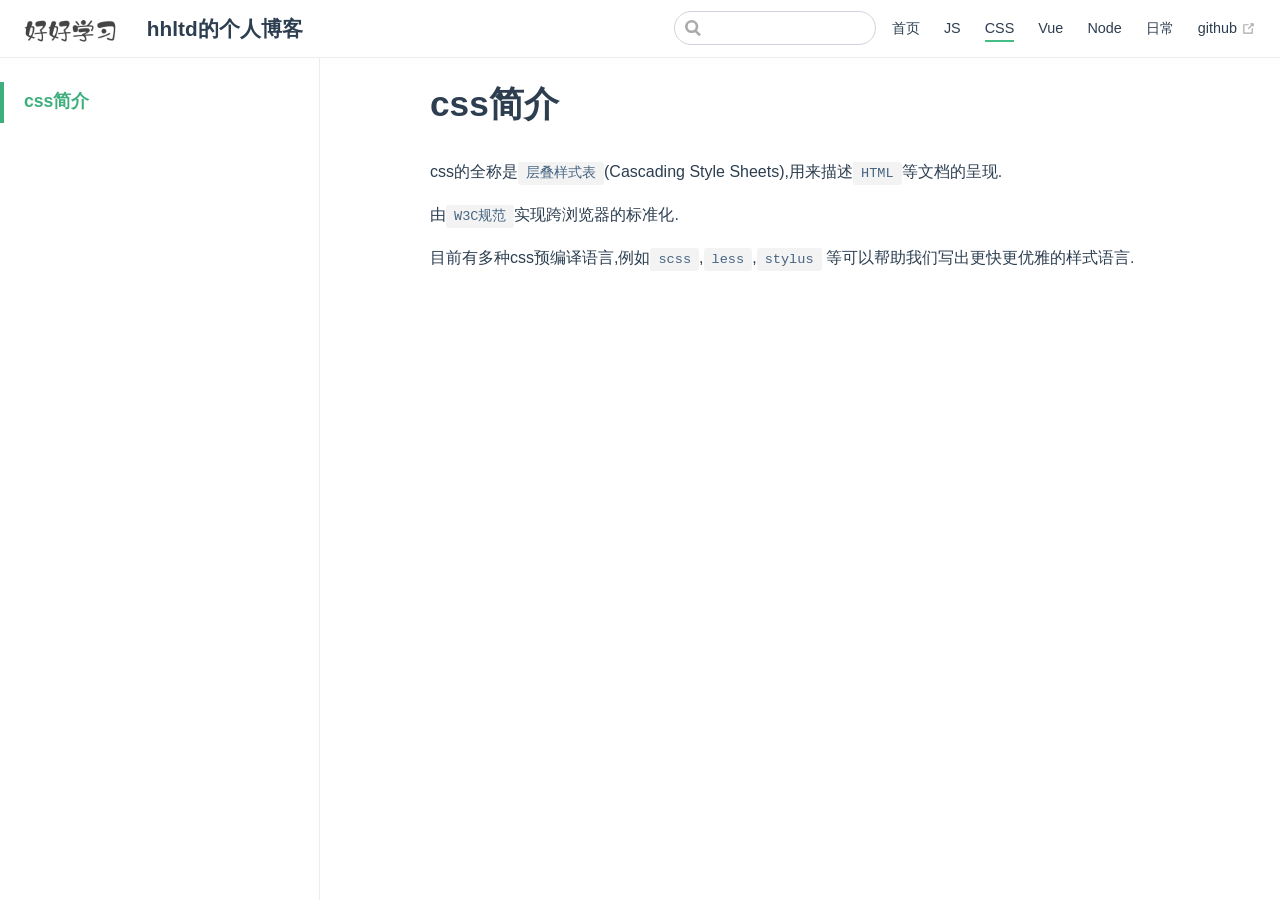
==== css_docs/index.html @ 23f8d368 "add domain" ====
<!DOCTYPE html>
<html lang="en-US">
  <head>
    <meta charset="utf-8">
    <meta name="viewport" content="width=device-width,initial-scale=1">
    <title>css简介 | hhltd的个人博客</title>
    <meta name="generator" content="VuePress 1.8.0">
    <link rel="icon" href="/favicon.ico">
    <meta name="description" content="前端开发 hhltd的个人博客">
    
    <link rel="preload" href="/assets/css/0.styles.4102b113.css" as="style"><link rel="preload" href="/assets/js/app.7706b152.js" as="script"><link rel="preload" href="/assets/js/2.b50c93eb.js" as="script"><link rel="preload" href="/assets/js/8.7b8c77e9.js" as="script"><link rel="prefetch" href="/assets/js/10.b4fa13f7.js"><link rel="prefetch" href="/assets/js/11.16d03063.js"><link rel="prefetch" href="/assets/js/12.7169f61b.js"><link rel="prefetch" href="/assets/js/3.316b6896.js"><link rel="prefetch" href="/assets/js/4.79252461.js"><link rel="prefetch" href="/assets/js/5.8afdbb0f.js"><link rel="prefetch" href="/assets/js/6.62b8af7d.js"><link rel="prefetch" href="/assets/js/7.3c6b0f2b.js"><link rel="prefetch" href="/assets/js/9.2279a1e3.js">
    <link rel="stylesheet" href="/assets/css/0.styles.4102b113.css">
  </head>
  <body>
    <div id="app" data-server-rendered="true"><div class="theme-container"><header class="navbar"><div class="sidebar-button"><svg xmlns="http://www.w3.org/2000/svg" aria-hidden="true" role="img" viewBox="0 0 448 512" class="icon"><path fill="currentColor" d="M436 124H12c-6.627 0-12-5.373-12-12V80c0-6.627 5.373-12 12-12h424c6.627 0 12 5.373 12 12v32c0 6.627-5.373 12-12 12zm0 160H12c-6.627 0-12-5.373-12-12v-32c0-6.627 5.373-12 12-12h424c6.627 0 12 5.373 12 12v32c0 6.627-5.373 12-12 12zm0 160H12c-6.627 0-12-5.373-12-12v-32c0-6.627 5.373-12 12-12h424c6.627 0 12 5.373 12 12v32c0 6.627-5.373 12-12 12z"></path></svg></div> <a href="/" class="home-link router-link-active"><img src="/img/logo.png" alt="hhltd的个人博客" class="logo"> <span class="site-name can-hide">hhltd的个人博客</span></a> <div class="links"><div class="search-box"><input aria-label="Search" autocomplete="off" spellcheck="false" value=""> <!----></div> <nav class="nav-links can-hide"><div class="nav-item"><a href="/" class="nav-link">
  首页
</a></div><div class="nav-item"><a href="/js_docs/" class="nav-link">
  JS
</a></div><div class="nav-item"><a href="/css_docs/" aria-current="page" class="nav-link router-link-exact-active router-link-active">
  CSS
</a></div><div class="nav-item"><a href="/vue_docs/" class="nav-link">
  Vue
</a></div><div class="nav-item"><a href="/node_docs/" class="nav-link">
  Node
</a></div><div class="nav-item"><a href="/others_docs/" class="nav-link">
  日常
</a></div><div class="nav-item"><a href="https://github.com/hhltd/hhltd.github.io" target="_blank" rel="noopener noreferrer" class="nav-link external">
  github
  <span><svg xmlns="http://www.w3.org/2000/svg" aria-hidden="true" focusable="false" x="0px" y="0px" viewBox="0 0 100 100" width="15" height="15" class="icon outbound"><path fill="currentColor" d="M18.8,85.1h56l0,0c2.2,0,4-1.8,4-4v-32h-8v28h-48v-48h28v-8h-32l0,0c-2.2,0-4,1.8-4,4v56C14.8,83.3,16.6,85.1,18.8,85.1z"></path> <polygon fill="currentColor" points="45.7,48.7 51.3,54.3 77.2,28.5 77.2,37.2 85.2,37.2 85.2,14.9 62.8,14.9 62.8,22.9 71.5,22.9"></polygon></svg> <span class="sr-only">(opens new window)</span></span></a></div> <!----></nav></div></header> <div class="sidebar-mask"></div> <aside class="sidebar"><nav class="nav-links"><div class="nav-item"><a href="/" class="nav-link">
  首页
</a></div><div class="nav-item"><a href="/js_docs/" class="nav-link">
  JS
</a></div><div class="nav-item"><a href="/css_docs/" aria-current="page" class="nav-link router-link-exact-active router-link-active">
  CSS
</a></div><div class="nav-item"><a href="/vue_docs/" class="nav-link">
  Vue
</a></div><div class="nav-item"><a href="/node_docs/" class="nav-link">
  Node
</a></div><div class="nav-item"><a href="/others_docs/" class="nav-link">
  日常
</a></div><div class="nav-item"><a href="https://github.com/hhltd/hhltd.github.io" target="_blank" rel="noopener noreferrer" class="nav-link external">
  github
  <span><svg xmlns="http://www.w3.org/2000/svg" aria-hidden="true" focusable="false" x="0px" y="0px" viewBox="0 0 100 100" width="15" height="15" class="icon outbound"><path fill="currentColor" d="M18.8,85.1h56l0,0c2.2,0,4-1.8,4-4v-32h-8v28h-48v-48h28v-8h-32l0,0c-2.2,0-4,1.8-4,4v56C14.8,83.3,16.6,85.1,18.8,85.1z"></path> <polygon fill="currentColor" points="45.7,48.7 51.3,54.3 77.2,28.5 77.2,37.2 85.2,37.2 85.2,14.9 62.8,14.9 62.8,22.9 71.5,22.9"></polygon></svg> <span class="sr-only">(opens new window)</span></span></a></div> <!----></nav>  <ul class="sidebar-links"><li><a href="/css_docs/" aria-current="page" class="active sidebar-link">css简介</a></li></ul> </aside> <main class="page"> <div class="theme-default-content content__default"><h1 id="css简介"><a href="#css简介" class="header-anchor">#</a> css简介</h1> <p>css的全称是<code>层叠样式表</code>(Cascading Style Sheets),用来描述<code>HTML</code>等文档的呈现.</p> <p>由<code>W3C规范</code>实现跨浏览器的标准化.</p> <p>目前有多种css预编译语言,例如<code>scss</code>,<code>less</code>,<code>stylus</code> 等可以帮助我们写出更快更优雅的样式语言.</p></div> <footer class="page-edit"><!----> <!----></footer> <!----> </main></div><div class="global-ui"></div></div>
    <script src="/assets/js/app.7706b152.js" defer></script><script src="/assets/js/2.b50c93eb.js" defer></script><script src="/assets/js/8.7b8c77e9.js" defer></script>
  </body>
</html>
---- assets/css/0.styles.4102b113.css ----
code[class*=language-],pre[class*=language-]{color:#ccc;background:none;font-family:Consolas,Monaco,Andale Mono,Ubuntu Mono,monospace;font-size:1em;text-align:left;white-space:pre;word-spacing:normal;word-break:normal;word-wrap:normal;line-height:1.5;-moz-tab-size:4;-o-tab-size:4;tab-size:4;-webkit-hyphens:none;-ms-hyphens:none;hyphens:none}pre[class*=language-]{padding:1em;margin:.5em 0;overflow:auto}:not(pre)>code[class*=language-],pre[class*=language-]{background:#2d2d2d}:not(pre)>code[class*=language-]{padding:.1em;border-radius:.3em;white-space:normal}.token.block-comment,.token.cdata,.token.comment,.token.doctype,.token.prolog{color:#999}.token.punctuation{color:#ccc}.token.attr-name,.token.deleted,.token.namespace,.token.tag{color:#e2777a}.token.function-name{color:#6196cc}.token.boolean,.token.function,.token.number{color:#f08d49}.token.class-name,.token.constant,.token.property,.token.symbol{color:#f8c555}.token.atrule,.token.builtin,.token.important,.token.keyword,.token.selector{color:#cc99cd}.token.attr-value,.token.char,.token.regex,.token.string,.token.variable{color:#7ec699}.token.entity,.token.operator,.token.url{color:#67cdcc}.token.bold,.token.important{font-weight:700}.token.italic{font-style:italic}.token.entity{cursor:help}.token.inserted{color:green}.theme-default-content code{color:#476582;padding:.25rem .5rem;margin:0;font-size:.85em;background-color:rgba(27,31,35,.05);border-radius:3px}.theme-default-content code .token.deleted{color:#ec5975}.theme-default-content code .token.inserted{color:#3eaf7c}.theme-default-content pre,.theme-default-content pre[class*=language-]{line-height:1.4;padding:1.25rem 1.5rem;margin:.85rem 0;background-color:#282c34;border-radius:6px;overflow:auto}.theme-default-content pre[class*=language-] code,.theme-default-content pre code{color:#fff;padding:0;background-color:transparent;border-radius:0}div[class*=language-]{position:relative;background-color:#282c34;border-radius:6px}div[class*=language-] .highlight-lines{-webkit-user-select:none;-ms-user-select:none;user-select:none;padding-top:1.3rem;position:absolute;top:0;left:0;width:100%;line-height:1.4}div[class*=language-] .highlight-lines .highlighted{background-color:rgba(0,0,0,.66)}div[class*=language-] pre,div[class*=language-] pre[class*=language-]{background:transparent;position:relative;z-index:1}div[class*=language-]:before{position:absolute;z-index:3;top:.8em;right:1em;font-size:.75rem;color:hsla(0,0%,100%,.4)}div[class*=language-]:not(.line-numbers-mode) .line-numbers-wrapper{display:none}div[class*=language-].line-numbers-mode .highlight-lines .highlighted{position:relative}div[class*=language-].line-numbers-mode .highlight-lines .highlighted:before{content:" ";position:absolute;z-index:3;left:0;top:0;display:block;width:3.5rem;height:100%;background-color:rgba(0,0,0,.66)}div[class*=language-].line-numbers-mode pre{padding-left:4.5rem;vertical-align:middle}div[class*=language-].line-numbers-mode .line-numbers-wrapper{position:absolute;top:0;width:3.5rem;text-align:center;color:hsla(0,0%,100%,.3);padding:1.25rem 0;line-height:1.4}div[class*=language-].line-numbers-mode .line-numbers-wrapper br{-webkit-user-select:none;-ms-user-select:none;user-select:none}div[class*=language-].line-numbers-mode .line-numbers-wrapper .line-number{position:relative;z-index:4;-webkit-user-select:none;-ms-user-select:none;user-select:none;font-size:.85em}div[class*=language-].line-numbers-mode:after{content:"";position:absolute;z-index:2;top:0;left:0;width:3.5rem;height:100%;border-radius:6px 0 0 6px;border-right:1px solid rgba(0,0,0,.66);background-color:#282c34}div[class~=language-js]:before{content:"js"}div[class~=language-ts]:before{content:"ts"}div[class~=language-html]:before{content:"html"}div[class~=language-md]:before{content:"md"}div[class~=language-vue]:before{content:"vue"}div[class~=language-css]:before{content:"css"}div[class~=language-sass]:before{content:"sass"}div[class~=language-scss]:before{content:"scss"}div[class~=language-less]:before{content:"less"}div[class~=language-stylus]:before{content:"stylus"}div[class~=language-go]:before{content:"go"}div[class~=language-java]:before{content:"java"}div[class~=language-c]:before{content:"c"}div[class~=language-sh]:before{content:"sh"}div[class~=language-yaml]:before{content:"yaml"}div[class~=language-py]:before{content:"py"}div[class~=language-docker]:before{content:"docker"}div[class~=language-dockerfile]:before{content:"dockerfile"}div[class~=language-makefile]:before{content:"makefile"}div[class~=language-javascript]:before{content:"js"}div[class~=language-typescript]:before{content:"ts"}div[class~=language-markup]:before{content:"html"}div[class~=language-markdown]:before{content:"md"}div[class~=language-json]:before{content:"json"}div[class~=language-ruby]:before{content:"rb"}div[class~=language-python]:before{content:"py"}div[class~=language-bash]:before{content:"sh"}div[class~=language-php]:before{content:"php"}.custom-block .custom-block-title{font-weight:600;margin-bottom:-.4rem}.custom-block.danger,.custom-block.tip,.custom-block.warning{padding:.1rem 1.5rem;border-left-width:.5rem;border-left-style:solid;margin:1rem 0}.custom-block.tip{background-color:#f3f5f7;border-color:#42b983}.custom-block.warning{background-color:rgba(255,229,100,.3);border-color:#e7c000;color:#6b5900}.custom-block.warning .custom-block-title{color:#b29400}.custom-block.warning a{color:#2c3e50}.custom-block.danger{background-color:#ffe6e6;border-color:#c00;color:#4d0000}.custom-block.danger .custom-block-title{color:#900}.custom-block.danger a{color:#2c3e50}.custom-block.details{display:block;position:relative;border-radius:2px;margin:1.6em 0;padding:1.6em;background-color:#eee}.custom-block.details h4{margin-top:0}.custom-block.details figure:last-child,.custom-block.details p:last-child{margin-bottom:0;padding-bottom:0}.custom-block.details summary{outline:none;cursor:pointer}.arrow{display:inline-block;width:0;height:0}.arrow.up{border-bottom:6px solid #ccc}.arrow.down,.arrow.up{border-left:4px solid transparent;border-right:4px solid transparent}.arrow.down{border-top:6px solid #ccc}.arrow.right{border-left:6px solid #ccc}.arrow.left,.arrow.right{border-top:4px solid transparent;border-bottom:4px solid transparent}.arrow.left{border-right:6px solid #ccc}.theme-default-content:not(.custom){max-width:740px;margin:0 auto;padding:2rem 2.5rem}@media (max-width:959px){.theme-default-content:not(.custom){padding:2rem}}@media (max-width:419px){.theme-default-content:not(.custom){padding:1.5rem}}.table-of-contents .badge{vertical-align:middle}body,html{padding:0;margin:0;background-color:#fff}body{font-family:-apple-system,BlinkMacSystemFont,Segoe UI,Roboto,Oxygen,Ubuntu,Cantarell,Fira Sans,Droid Sans,Helvetica Neue,sans-serif;-webkit-font-smoothing:antialiased;-moz-osx-font-smoothing:grayscale;font-size:16px;color:#2c3e50}.page{padding-left:20rem}.navbar{z-index:20;right:0;height:3.6rem;background-color:#fff;box-sizing:border-box;border-bottom:1px solid #eaecef}.navbar,.sidebar-mask{position:fixed;top:0;left:0}.sidebar-mask{z-index:9;width:100vw;height:100vh;display:none}.sidebar{font-size:16px;background-color:#fff;width:20rem;position:fixed;z-index:10;margin:0;top:3.6rem;left:0;bottom:0;box-sizing:border-box;border-right:1px solid #eaecef;overflow-y:auto}.theme-default-content:not(.custom)>:first-child{margin-top:3.6rem}.theme-default-content:not(.custom) a:hover{text-decoration:underline}.theme-default-content:not(.custom) p.demo{padding:1rem 1.5rem;border:1px solid #ddd;border-radius:4px}.theme-default-content:not(.custom) img{max-width:100%}.theme-default-content.custom{padding:0;margin:0}.theme-default-content.custom img{max-width:100%}a{font-weight:500;text-decoration:none}a,p a code{color:#3eaf7c}p a code{font-weight:400}kbd{background:#eee;border:.15rem solid #ddd;border-bottom:.25rem solid #ddd;border-radius:.15rem;padding:0 .15em}blockquote{font-size:1rem;color:#999;border-left:.2rem solid #dfe2e5;margin:1rem 0;padding:.25rem 0 .25rem 1rem}blockquote>p{margin:0}ol,ul{padding-left:1.2em}strong{font-weight:600}h1,h2,h3,h4,h5,h6{font-weight:600;line-height:1.25}.theme-default-content:not(.custom)>h1,.theme-default-content:not(.custom)>h2,.theme-default-content:not(.custom)>h3,.theme-default-content:not(.custom)>h4,.theme-default-content:not(.custom)>h5,.theme-default-content:not(.custom)>h6{margin-top:-3.1rem;padding-top:4.6rem;margin-bottom:0}.theme-default-content:not(.custom)>h1:first-child,.theme-default-content:not(.custom)>h2:first-child,.theme-default-content:not(.custom)>h3:first-child,.theme-default-content:not(.custom)>h4:first-child,.theme-default-content:not(.custom)>h5:first-child,.theme-default-content:not(.custom)>h6:first-child{margin-top:-1.5rem;margin-bottom:1rem}.theme-default-content:not(.custom)>h1:first-child+.custom-block,.theme-default-content:not(.custom)>h1:first-child+p,.theme-default-content:not(.custom)>h1:first-child+pre,.theme-default-content:not(.custom)>h2:first-child+.custom-block,.theme-default-content:not(.custom)>h2:first-child+p,.theme-default-content:not(.custom)>h2:first-child+pre,.theme-default-content:not(.custom)>h3:first-child+.custom-block,.theme-default-content:not(.custom)>h3:first-child+p,.theme-default-content:not(.custom)>h3:first-child+pre,.theme-default-content:not(.custom)>h4:first-child+.custom-block,.theme-default-content:not(.custom)>h4:first-child+p,.theme-default-content:not(.custom)>h4:first-child+pre,.theme-default-content:not(.custom)>h5:first-child+.custom-block,.theme-default-content:not(.custom)>h5:first-child+p,.theme-default-content:not(.custom)>h5:first-child+pre,.theme-default-content:not(.custom)>h6:first-child+.custom-block,.theme-default-content:not(.custom)>h6:first-child+p,.theme-default-content:not(.custom)>h6:first-child+pre{margin-top:2rem}h1:focus .header-anchor,h1:hover .header-anchor,h2:focus .header-anchor,h2:hover .header-anchor,h3:focus .header-anchor,h3:hover .header-anchor,h4:focus .header-anchor,h4:hover .header-anchor,h5:focus .header-anchor,h5:hover .header-anchor,h6:focus .header-anchor,h6:hover .header-anchor{opacity:1}h1{font-size:2.2rem}h2{font-size:1.65rem;padding-bottom:.3rem;border-bottom:1px solid #eaecef}h3{font-size:1.35rem}a.header-anchor{font-size:.85em;float:left;margin-left:-.87em;padding-right:.23em;margin-top:.125em;opacity:0}a.header-anchor:focus,a.header-anchor:hover{text-decoration:none}.line-number,code,kbd{font-family:source-code-pro,Menlo,Monaco,Consolas,Courier New,monospace}ol,p,ul{line-height:1.7}hr{border:0;border-top:1px solid #eaecef}table{border-collapse:collapse;margin:1rem 0;display:block;overflow-x:auto}tr{border-top:1px solid #dfe2e5}tr:nth-child(2n){background-color:#f6f8fa}td,th{border:1px solid #dfe2e5;padding:.6em 1em}.theme-container.sidebar-open .sidebar-mask{display:block}.theme-container.no-navbar .theme-default-content:not(.custom)>h1,.theme-container.no-navbar h2,.theme-container.no-navbar h3,.theme-container.no-navbar h4,.theme-container.no-navbar h5,.theme-container.no-navbar h6{margin-top:1.5rem;padding-top:0}.theme-container.no-navbar .sidebar{top:0}@media (min-width:720px){.theme-container.no-sidebar .sidebar{display:none}.theme-container.no-sidebar .page{padding-left:0}}@media (max-width:959px){.sidebar{font-size:15px;width:16.4rem}.page{padding-left:16.4rem}}@media (max-width:719px){.sidebar{top:0;padding-top:3.6rem;transform:translateX(-100%);transition:transform .2s ease}.page{padding-left:0}.theme-container.sidebar-open .sidebar{transform:translateX(0)}.theme-container.no-navbar .sidebar{padding-top:0}}@media (max-width:419px){h1{font-size:1.9rem}.theme-default-content div[class*=language-]{margin:.85rem -1.5rem;border-radius:0}}#nprogress{pointer-events:none}#nprogress .bar{background:#3eaf7c;position:fixed;z-index:1031;top:0;left:0;width:100%;height:2px}#nprogress .peg{display:block;position:absolute;right:0;width:100px;height:100%;box-shadow:0 0 10px #3eaf7c,0 0 5px #3eaf7c;opacity:1;transform:rotate(3deg) translateY(-4px)}#nprogress .spinner{display:block;position:fixed;z-index:1031;top:15px;right:15px}#nprogress .spinner-icon{width:18px;height:18px;box-sizing:border-box;border-color:#3eaf7c transparent transparent #3eaf7c;border-style:solid;border-width:2px;border-radius:50%;animation:nprogress-spinner .4s linear infinite}.nprogress-custom-parent{overflow:hidden;position:relative}.nprogress-custom-parent #nprogress .bar,.nprogress-custom-parent #nprogress .spinner{position:absolute}@keyframes nprogress-spinner{0%{transform:rotate(0deg)}to{transform:rotate(1turn)}}.icon.outbound{color:#aaa;display:inline-block;vertical-align:middle;position:relative;top:-1px}.sr-only{position:absolute;width:1px;height:1px;padding:0;margin:-1px;overflow:hidden;clip:rect(0,0,0,0);white-space:nowrap;border-width:0}.home{padding:3.6rem 2rem 0;max-width:960px;margin:0 auto;display:block}.home .hero{text-align:center}.home .hero img{max-width:100%;max-height:280px;display:block;margin:3rem auto 1.5rem}.home .hero h1{font-size:3rem}.home .hero .action,.home .hero .description,.home .hero h1{margin:1.8rem auto}.home .hero .description{max-width:35rem;font-size:1.6rem;line-height:1.3;color:#6a8bad}.home .hero .action-button{display:inline-block;font-size:1.2rem;color:#fff;background-color:#3eaf7c;padding:.8rem 1.6rem;border-radius:4px;transition:background-color .1s ease;box-sizing:border-box;border-bottom:1px solid #389d70}.home .hero .action-button:hover{background-color:#4abf8a}.home .features{border-top:1px solid #eaecef;padding:1.2rem 0;margin-top:2.5rem;display:flex;flex-wrap:wrap;align-items:flex-start;align-content:stretch;justify-content:space-between}.home .feature{flex-grow:1;flex-basis:30%;max-width:30%}.home .feature h2{font-size:1.4rem;font-weight:500;border-bottom:none;padding-bottom:0;color:#3a5169}.home .feature p{color:#4e6e8e}.home .footer{padding:2.5rem;border-top:1px solid #eaecef;text-align:center;color:#4e6e8e}@media (max-width:719px){.home .features{flex-direction:column}.home .feature{max-width:100%;padding:0 2.5rem}}@media (max-width:419px){.home{padding-left:1.5rem;padding-right:1.5rem}.home .hero img{max-height:210px;margin:2rem auto 1.2rem}.home .hero h1{font-size:2rem}.home .hero .action,.home .hero .description,.home .hero h1{margin:1.2rem auto}.home .hero .description{font-size:1.2rem}.home .hero .action-button{font-size:1rem;padding:.6rem 1.2rem}.home .feature h2{font-size:1.25rem}}.search-box{display:inline-block;position:relative;margin-right:1rem}.search-box input{cursor:text;width:10rem;height:2rem;color:#4e6e8e;display:inline-block;border:1px solid #cfd4db;border-radius:2rem;font-size:.9rem;line-height:2rem;padding:0 .5rem 0 2rem;outline:none;transition:all .2s ease;background:#fff url(/assets/img/search.83621669.svg) .6rem .5rem no-repeat;background-size:1rem}.search-box input:focus{cursor:auto;border-color:#3eaf7c}.search-box .suggestions{background:#fff;width:20rem;position:absolute;top:2rem;border:1px solid #cfd4db;border-radius:6px;padding:.4rem;list-style-type:none}.search-box .suggestions.align-right{right:0}.search-box .suggestion{line-height:1.4;padding:.4rem .6rem;border-radius:4px;cursor:pointer}.search-box .suggestion a{white-space:normal;color:#5d82a6}.search-box .suggestion a .page-title{font-weight:600}.search-box .suggestion a .header{font-size:.9em;margin-left:.25em}.search-box .suggestion.focused{background-color:#f3f4f5}.search-box .suggestion.focused a{color:#3eaf7c}@media (max-width:959px){.search-box input{cursor:pointer;width:0;border-color:transparent;position:relative}.search-box input:focus{cursor:text;left:0;width:10rem}}@media (-ms-high-contrast:none){.search-box input{height:2rem}}@media (max-width:959px) and (min-width:719px){.search-box .suggestions{left:0}}@media (max-width:719px){.search-box{margin-right:0}.search-box input{left:1rem}.search-box .suggestions{right:0}}@media (max-width:419px){.search-box .suggestions{width:calc(100vw - 4rem)}.search-box input:focus{width:8rem}}.sidebar-button{cursor:pointer;display:none;width:1.25rem;height:1.25rem;position:absolute;padding:.6rem;top:.6rem;left:1rem}.sidebar-button .icon{display:block;width:1.25rem;height:1.25rem}@media (max-width:719px){.sidebar-button{display:block}}.dropdown-enter,.dropdown-leave-to{height:0!important}.dropdown-wrapper{cursor:pointer}.dropdown-wrapper .dropdown-title,.dropdown-wrapper .mobile-dropdown-title{display:block;font-size:.9rem;font-family:inherit;cursor:inherit;padding:inherit;line-height:1.4rem;background:transparent;border:none;font-weight:500;color:#2c3e50}.dropdown-wrapper .dropdown-title:hover,.dropdown-wrapper .mobile-dropdown-title:hover{border-color:transparent}.dropdown-wrapper .dropdown-title .arrow,.dropdown-wrapper .mobile-dropdown-title .arrow{vertical-align:middle;margin-top:-1px;margin-left:.4rem}.dropdown-wrapper .mobile-dropdown-title{display:none;font-weight:600}.dropdown-wrapper .mobile-dropdown-title font-size inherit:hover{color:#3eaf7c}.dropdown-wrapper .nav-dropdown .dropdown-item{color:inherit;line-height:1.7rem}.dropdown-wrapper .nav-dropdown .dropdown-item h4{margin:.45rem 0 0;border-top:1px solid #eee;padding:1rem 1.5rem .45rem 1.25rem}.dropdown-wrapper .nav-dropdown .dropdown-item .dropdown-subitem-wrapper{padding:0;list-style:none}.dropdown-wrapper .nav-dropdown .dropdown-item .dropdown-subitem-wrapper .dropdown-subitem{font-size:.9em}.dropdown-wrapper .nav-dropdown .dropdown-item a{display:block;line-height:1.7rem;position:relative;border-bottom:none;font-weight:400;margin-bottom:0;padding:0 1.5rem 0 1.25rem}.dropdown-wrapper .nav-dropdown .dropdown-item a.router-link-active,.dropdown-wrapper .nav-dropdown .dropdown-item a:hover{color:#3eaf7c}.dropdown-wrapper .nav-dropdown .dropdown-item a.router-link-active:after{content:"";width:0;height:0;border-left:5px solid #3eaf7c;border-top:3px solid transparent;border-bottom:3px solid transparent;position:absolute;top:calc(50% - 2px);left:9px}.dropdown-wrapper .nav-dropdown .dropdown-item:first-child h4{margin-top:0;padding-top:0;border-top:0}@media (max-width:719px){.dropdown-wrapper.open .dropdown-title{margin-bottom:.5rem}.dropdown-wrapper .dropdown-title{display:none}.dropdown-wrapper .mobile-dropdown-title{display:block}.dropdown-wrapper .nav-dropdown{transition:height .1s ease-out;overflow:hidden}.dropdown-wrapper .nav-dropdown .dropdown-item h4{border-top:0;margin-top:0;padding-top:0}.dropdown-wrapper .nav-dropdown .dropdown-item>a,.dropdown-wrapper .nav-dropdown .dropdown-item h4{font-size:15px;line-height:2rem}.dropdown-wrapper .nav-dropdown .dropdown-item .dropdown-subitem{font-size:14px;padding-left:1rem}}@media (min-width:719px){.dropdown-wrapper{height:1.8rem}.dropdown-wrapper.open .nav-dropdown,.dropdown-wrapper:hover .nav-dropdown{display:block!important}.dropdown-wrapper.open:blur{display:none}.dropdown-wrapper .nav-dropdown{display:none;height:auto!important;box-sizing:border-box;max-height:calc(100vh - 2.7rem);overflow-y:auto;position:absolute;top:100%;right:0;background-color:#fff;padding:.6rem 0;border:1px solid;border-color:#ddd #ddd #ccc;text-align:left;border-radius:.25rem;white-space:nowrap;margin:0}}.nav-links{display:inline-block}.nav-links a{line-height:1.4rem;color:inherit}.nav-links a.router-link-active,.nav-links a:hover{color:#3eaf7c}.nav-links .nav-item{position:relative;display:inline-block;margin-left:1.5rem;line-height:2rem}.nav-links .nav-item:first-child{margin-left:0}.nav-links .repo-link{margin-left:1.5rem}@media (max-width:719px){.nav-links .nav-item,.nav-links .repo-link{margin-left:0}}@media (min-width:719px){.nav-links a.router-link-active,.nav-links a:hover{color:#2c3e50}.nav-item>a:not(.external).router-link-active,.nav-item>a:not(.external):hover{margin-bottom:-2px;border-bottom:2px solid #46bd87}}.navbar{padding:.7rem 1.5rem;line-height:2.2rem}.navbar a,.navbar img,.navbar span{display:inline-block}.navbar .logo{height:2.2rem;min-width:2.2rem;margin-right:.8rem;vertical-align:top}.navbar .site-name{font-size:1.3rem;font-weight:600;color:#2c3e50;position:relative}.navbar .links{padding-left:1.5rem;box-sizing:border-box;background-color:#fff;white-space:nowrap;font-size:.9rem;position:absolute;right:1.5rem;top:.7rem;display:flex}.navbar .links .search-box{flex:0 0 auto;vertical-align:top}@media (max-width:719px){.navbar{padding-left:4rem}.navbar .can-hide{display:none}.navbar .links{padding-left:1.5rem}.navbar .site-name{width:calc(100vw - 9.4rem);overflow:hidden;white-space:nowrap;text-overflow:ellipsis}}.page-edit{max-width:740px;margin:0 auto;padding:2rem 2.5rem}@media (max-width:959px){.page-edit{padding:2rem}}@media (max-width:419px){.page-edit{padding:1.5rem}}.page-edit{padding-top:1rem;padding-bottom:1rem;overflow:auto}.page-edit .edit-link{display:inline-block}.page-edit .edit-link a{color:#4e6e8e;margin-right:.25rem}.page-edit .last-updated{float:right;font-size:.9em}.page-edit .last-updated .prefix{font-weight:500;color:#4e6e8e}.page-edit .last-updated .time{font-weight:400;color:#767676}@media (max-width:719px){.page-edit .edit-link{margin-bottom:.5rem}.page-edit .last-updated{font-size:.8em;float:none;text-align:left}}.page-nav{max-width:740px;margin:0 auto;padding:2rem 2.5rem}@media (max-width:959px){.page-nav{padding:2rem}}@media (max-width:419px){.page-nav{padding:1.5rem}}.page-nav{padding-top:1rem;padding-bottom:0}.page-nav .inner{min-height:2rem;margin-top:0;border-top:1px solid #eaecef;padding-top:1rem;overflow:auto}.page-nav .next{float:right}.page{padding-bottom:2rem;display:block}.sidebar-group .sidebar-group{padding-left:.5em}.sidebar-group:not(.collapsable) .sidebar-heading:not(.clickable){cursor:auto;color:inherit}.sidebar-group.is-sub-group{padding-left:0}.sidebar-group.is-sub-group>.sidebar-heading{font-size:.95em;line-height:1.4;font-weight:400;padding-left:2rem}.sidebar-group.is-sub-group>.sidebar-heading:not(.clickable){opacity:.5}.sidebar-group.is-sub-group>.sidebar-group-items{padding-left:1rem}.sidebar-group.is-sub-group>.sidebar-group-items>li>.sidebar-link{font-size:.95em;border-left:none}.sidebar-group.depth-2>.sidebar-heading{border-left:none}.sidebar-heading{color:#2c3e50;transition:color .15s ease;cursor:pointer;font-size:1.1em;font-weight:700;padding:.35rem 1.5rem .35rem 1.25rem;width:100%;box-sizing:border-box;margin:0;border-left:.25rem solid transparent}.sidebar-heading.open,.sidebar-heading:hover{color:inherit}.sidebar-heading .arrow{position:relative;top:-.12em;left:.5em}.sidebar-heading.clickable.active{font-weight:600;color:#3eaf7c;border-left-color:#3eaf7c}.sidebar-heading.clickable:hover{color:#3eaf7c}.sidebar-group-items{transition:height .1s ease-out;font-size:.95em;overflow:hidden}.sidebar .sidebar-sub-headers{padding-left:1rem;font-size:.95em}a.sidebar-link{font-size:1em;font-weight:400;display:inline-block;color:#2c3e50;border-left:.25rem solid transparent;padding:.35rem 1rem .35rem 1.25rem;line-height:1.4;width:100%;box-sizing:border-box}a.sidebar-link:hover{color:#3eaf7c}a.sidebar-link.active{font-weight:600;color:#3eaf7c;border-left-color:#3eaf7c}.sidebar-group a.sidebar-link{padding-left:2rem}.sidebar-sub-headers a.sidebar-link{padding-top:.25rem;padding-bottom:.25rem;border-left:none}.sidebar-sub-headers a.sidebar-link.active{font-weight:500}.sidebar ul{padding:0;margin:0;list-style-type:none}.sidebar a{display:inline-block}.sidebar .nav-links{display:none;border-bottom:1px solid #eaecef;padding:.5rem 0 .75rem}.sidebar .nav-links a{font-weight:600}.sidebar .nav-links .nav-item,.sidebar .nav-links .repo-link{display:block;line-height:1.25rem;font-size:1.1em;padding:.5rem 0 .5rem 1.5rem}.sidebar>.sidebar-links{padding:1.5rem 0}.sidebar>.sidebar-links>li>a.sidebar-link{font-size:1.1em;line-height:1.7;font-weight:700}.sidebar>.sidebar-links>li:not(:first-child){margin-top:.75rem}@media (max-width:719px){.sidebar .nav-links{display:block}.sidebar .nav-links .dropdown-wrapper .nav-dropdown .dropdown-item a.router-link-active:after{top:calc(1rem - 2px)}.sidebar>.sidebar-links{padding:1rem 0}}.theme-code-block[data-v-16070628]{display:none}.theme-code-block__active[data-v-16070628]{display:block}.theme-code-block>pre[data-v-16070628]{background-color:orange}.badge[data-v-710f0fea]{display:inline-block;font-size:14px;height:18px;line-height:18px;border-radius:3px;padding:0 6px;color:#fff}.badge.green[data-v-710f0fea],.badge.tip[data-v-710f0fea],.badge[data-v-710f0fea]{background-color:#42b983}.badge.error[data-v-710f0fea]{background-color:#da5961}.badge.warn[data-v-710f0fea],.badge.warning[data-v-710f0fea],.badge.yellow[data-v-710f0fea]{background-color:#e7c000}.badge+.badge[data-v-710f0fea]{margin-left:5px}.theme-code-group__nav[data-v-7572c408]{margin-bottom:-35px;background-color:#282c34;padding-bottom:22px;border-top-left-radius:6px;border-top-right-radius:6px;padding-left:10px;padding-top:10px}.theme-code-group__ul[data-v-7572c408]{margin:auto 0;padding-left:0;display:inline-flex;list-style:none}.theme-code-group__nav-tab[data-v-7572c408]{border:0;padding:5px;cursor:pointer;background-color:transparent;font-size:.85em;line-height:1.4;color:hsla(0,0%,100%,.9);font-weight:600}.theme-code-group__nav-tab-active[data-v-7572c408]{border-bottom:1px solid #42b983}.pre-blank[data-v-7572c408]{color:#42b983}
---- assets/css/0.styles.4102b113.css ----
code[class*=language-],pre[class*=language-]{color:#ccc;background:none;font-family:Consolas,Monaco,Andale Mono,Ubuntu Mono,monospace;font-size:1em;text-align:left;white-space:pre;word-spacing:normal;word-break:normal;word-wrap:normal;line-height:1.5;-moz-tab-size:4;-o-tab-size:4;tab-size:4;-webkit-hyphens:none;-ms-hyphens:none;hyphens:none}pre[class*=language-]{padding:1em;margin:.5em 0;overflow:auto}:not(pre)>code[class*=language-],pre[class*=language-]{background:#2d2d2d}:not(pre)>code[class*=language-]{padding:.1em;border-radius:.3em;white-space:normal}.token.block-comment,.token.cdata,.token.comment,.token.doctype,.token.prolog{color:#999}.token.punctuation{color:#ccc}.token.attr-name,.token.deleted,.token.namespace,.token.tag{color:#e2777a}.token.function-name{color:#6196cc}.token.boolean,.token.function,.token.number{color:#f08d49}.token.class-name,.token.constant,.token.property,.token.symbol{color:#f8c555}.token.atrule,.token.builtin,.token.important,.token.keyword,.token.selector{color:#cc99cd}.token.attr-value,.token.char,.token.regex,.token.string,.token.variable{color:#7ec699}.token.entity,.token.operator,.token.url{color:#67cdcc}.token.bold,.token.important{font-weight:700}.token.italic{font-style:italic}.token.entity{cursor:help}.token.inserted{color:green}.theme-default-content code{color:#476582;padding:.25rem .5rem;margin:0;font-size:.85em;background-color:rgba(27,31,35,.05);border-radius:3px}.theme-default-content code .token.deleted{color:#ec5975}.theme-default-content code .token.inserted{color:#3eaf7c}.theme-default-content pre,.theme-default-content pre[class*=language-]{line-height:1.4;padding:1.25rem 1.5rem;margin:.85rem 0;background-color:#282c34;border-radius:6px;overflow:auto}.theme-default-content pre[class*=language-] code,.theme-default-content pre code{color:#fff;padding:0;background-color:transparent;border-radius:0}div[class*=language-]{position:relative;background-color:#282c34;border-radius:6px}div[class*=language-] .highlight-lines{-webkit-user-select:none;-ms-user-select:none;user-select:none;padding-top:1.3rem;position:absolute;top:0;left:0;width:100%;line-height:1.4}div[class*=language-] .highlight-lines .highlighted{background-color:rgba(0,0,0,.66)}div[class*=language-] pre,div[class*=language-] pre[class*=language-]{background:transparent;position:relative;z-index:1}div[class*=language-]:before{position:absolute;z-index:3;top:.8em;right:1em;font-size:.75rem;color:hsla(0,0%,100%,.4)}div[class*=language-]:not(.line-numbers-mode) .line-numbers-wrapper{display:none}div[class*=language-].line-numbers-mode .highlight-lines .highlighted{position:relative}div[class*=language-].line-numbers-mode .highlight-lines .highlighted:before{content:" ";position:absolute;z-index:3;left:0;top:0;display:block;width:3.5rem;height:100%;background-color:rgba(0,0,0,.66)}div[class*=language-].line-numbers-mode pre{padding-left:4.5rem;vertical-align:middle}div[class*=language-].line-numbers-mode .line-numbers-wrapper{position:absolute;top:0;width:3.5rem;text-align:center;color:hsla(0,0%,100%,.3);padding:1.25rem 0;line-height:1.4}div[class*=language-].line-numbers-mode .line-numbers-wrapper br{-webkit-user-select:none;-ms-user-select:none;user-select:none}div[class*=language-].line-numbers-mode .line-numbers-wrapper .line-number{position:relative;z-index:4;-webkit-user-select:none;-ms-user-select:none;user-select:none;font-size:.85em}div[class*=language-].line-numbers-mode:after{content:"";position:absolute;z-index:2;top:0;left:0;width:3.5rem;height:100%;border-radius:6px 0 0 6px;border-right:1px solid rgba(0,0,0,.66);background-color:#282c34}div[class~=language-js]:before{content:"js"}div[class~=language-ts]:before{content:"ts"}div[class~=language-html]:before{content:"html"}div[class~=language-md]:before{content:"md"}div[class~=language-vue]:before{content:"vue"}div[class~=language-css]:before{content:"css"}div[class~=language-sass]:before{content:"sass"}div[class~=language-scss]:before{content:"scss"}div[class~=language-less]:before{content:"less"}div[class~=language-stylus]:before{content:"stylus"}div[class~=language-go]:before{content:"go"}div[class~=language-java]:before{content:"java"}div[class~=language-c]:before{content:"c"}div[class~=language-sh]:before{content:"sh"}div[class~=language-yaml]:before{content:"yaml"}div[class~=language-py]:before{content:"py"}div[class~=language-docker]:before{content:"docker"}div[class~=language-dockerfile]:before{content:"dockerfile"}div[class~=language-makefile]:before{content:"makefile"}div[class~=language-javascript]:before{content:"js"}div[class~=language-typescript]:before{content:"ts"}div[class~=language-markup]:before{content:"html"}div[class~=language-markdown]:before{content:"md"}div[class~=language-json]:before{content:"json"}div[class~=language-ruby]:before{content:"rb"}div[class~=language-python]:before{content:"py"}div[class~=language-bash]:before{content:"sh"}div[class~=language-php]:before{content:"php"}.custom-block .custom-block-title{font-weight:600;margin-bottom:-.4rem}.custom-block.danger,.custom-block.tip,.custom-block.warning{padding:.1rem 1.5rem;border-left-width:.5rem;border-left-style:solid;margin:1rem 0}.custom-block.tip{background-color:#f3f5f7;border-color:#42b983}.custom-block.warning{background-color:rgba(255,229,100,.3);border-color:#e7c000;color:#6b5900}.custom-block.warning .custom-block-title{color:#b29400}.custom-block.warning a{color:#2c3e50}.custom-block.danger{background-color:#ffe6e6;border-color:#c00;color:#4d0000}.custom-block.danger .custom-block-title{color:#900}.custom-block.danger a{color:#2c3e50}.custom-block.details{display:block;position:relative;border-radius:2px;margin:1.6em 0;padding:1.6em;background-color:#eee}.custom-block.details h4{margin-top:0}.custom-block.details figure:last-child,.custom-block.details p:last-child{margin-bottom:0;padding-bottom:0}.custom-block.details summary{outline:none;cursor:pointer}.arrow{display:inline-block;width:0;height:0}.arrow.up{border-bottom:6px solid #ccc}.arrow.down,.arrow.up{border-left:4px solid transparent;border-right:4px solid transparent}.arrow.down{border-top:6px solid #ccc}.arrow.right{border-left:6px solid #ccc}.arrow.left,.arrow.right{border-top:4px solid transparent;border-bottom:4px solid transparent}.arrow.left{border-right:6px solid #ccc}.theme-default-content:not(.custom){max-width:740px;margin:0 auto;padding:2rem 2.5rem}@media (max-width:959px){.theme-default-content:not(.custom){padding:2rem}}@media (max-width:419px){.theme-default-content:not(.custom){padding:1.5rem}}.table-of-contents .badge{vertical-align:middle}body,html{padding:0;margin:0;background-color:#fff}body{font-family:-apple-system,BlinkMacSystemFont,Segoe UI,Roboto,Oxygen,Ubuntu,Cantarell,Fira Sans,Droid Sans,Helvetica Neue,sans-serif;-webkit-font-smoothing:antialiased;-moz-osx-font-smoothing:grayscale;font-size:16px;color:#2c3e50}.page{padding-left:20rem}.navbar{z-index:20;right:0;height:3.6rem;background-color:#fff;box-sizing:border-box;border-bottom:1px solid #eaecef}.navbar,.sidebar-mask{position:fixed;top:0;left:0}.sidebar-mask{z-index:9;width:100vw;height:100vh;display:none}.sidebar{font-size:16px;background-color:#fff;width:20rem;position:fixed;z-index:10;margin:0;top:3.6rem;left:0;bottom:0;box-sizing:border-box;border-right:1px solid #eaecef;overflow-y:auto}.theme-default-content:not(.custom)>:first-child{margin-top:3.6rem}.theme-default-content:not(.custom) a:hover{text-decoration:underline}.theme-default-content:not(.custom) p.demo{padding:1rem 1.5rem;border:1px solid #ddd;border-radius:4px}.theme-default-content:not(.custom) img{max-width:100%}.theme-default-content.custom{padding:0;margin:0}.theme-default-content.custom img{max-width:100%}a{font-weight:500;text-decoration:none}a,p a code{color:#3eaf7c}p a code{font-weight:400}kbd{background:#eee;border:.15rem solid #ddd;border-bottom:.25rem solid #ddd;border-radius:.15rem;padding:0 .15em}blockquote{font-size:1rem;color:#999;border-left:.2rem solid #dfe2e5;margin:1rem 0;padding:.25rem 0 .25rem 1rem}blockquote>p{margin:0}ol,ul{padding-left:1.2em}strong{font-weight:600}h1,h2,h3,h4,h5,h6{font-weight:600;line-height:1.25}.theme-default-content:not(.custom)>h1,.theme-default-content:not(.custom)>h2,.theme-default-content:not(.custom)>h3,.theme-default-content:not(.custom)>h4,.theme-default-content:not(.custom)>h5,.theme-default-content:not(.custom)>h6{margin-top:-3.1rem;padding-top:4.6rem;margin-bottom:0}.theme-default-content:not(.custom)>h1:first-child,.theme-default-content:not(.custom)>h2:first-child,.theme-default-content:not(.custom)>h3:first-child,.theme-default-content:not(.custom)>h4:first-child,.theme-default-content:not(.custom)>h5:first-child,.theme-default-content:not(.custom)>h6:first-child{margin-top:-1.5rem;margin-bottom:1rem}.theme-default-content:not(.custom)>h1:first-child+.custom-block,.theme-default-content:not(.custom)>h1:first-child+p,.theme-default-content:not(.custom)>h1:first-child+pre,.theme-default-content:not(.custom)>h2:first-child+.custom-block,.theme-default-content:not(.custom)>h2:first-child+p,.theme-default-content:not(.custom)>h2:first-child+pre,.theme-default-content:not(.custom)>h3:first-child+.custom-block,.theme-default-content:not(.custom)>h3:first-child+p,.theme-default-content:not(.custom)>h3:first-child+pre,.theme-default-content:not(.custom)>h4:first-child+.custom-block,.theme-default-content:not(.custom)>h4:first-child+p,.theme-default-content:not(.custom)>h4:first-child+pre,.theme-default-content:not(.custom)>h5:first-child+.custom-block,.theme-default-content:not(.custom)>h5:first-child+p,.theme-default-content:not(.custom)>h5:first-child+pre,.theme-default-content:not(.custom)>h6:first-child+.custom-block,.theme-default-content:not(.custom)>h6:first-child+p,.theme-default-content:not(.custom)>h6:first-child+pre{margin-top:2rem}h1:focus .header-anchor,h1:hover .header-anchor,h2:focus .header-anchor,h2:hover .header-anchor,h3:focus .header-anchor,h3:hover .header-anchor,h4:focus .header-anchor,h4:hover .header-anchor,h5:focus .header-anchor,h5:hover .header-anchor,h6:focus .header-anchor,h6:hover .header-anchor{opacity:1}h1{font-size:2.2rem}h2{font-size:1.65rem;padding-bottom:.3rem;border-bottom:1px solid #eaecef}h3{font-size:1.35rem}a.header-anchor{font-size:.85em;float:left;margin-left:-.87em;padding-right:.23em;margin-top:.125em;opacity:0}a.header-anchor:focus,a.header-anchor:hover{text-decoration:none}.line-number,code,kbd{font-family:source-code-pro,Menlo,Monaco,Consolas,Courier New,monospace}ol,p,ul{line-height:1.7}hr{border:0;border-top:1px solid #eaecef}table{border-collapse:collapse;margin:1rem 0;display:block;overflow-x:auto}tr{border-top:1px solid #dfe2e5}tr:nth-child(2n){background-color:#f6f8fa}td,th{border:1px solid #dfe2e5;padding:.6em 1em}.theme-container.sidebar-open .sidebar-mask{display:block}.theme-container.no-navbar .theme-default-content:not(.custom)>h1,.theme-container.no-navbar h2,.theme-container.no-navbar h3,.theme-container.no-navbar h4,.theme-container.no-navbar h5,.theme-container.no-navbar h6{margin-top:1.5rem;padding-top:0}.theme-container.no-navbar .sidebar{top:0}@media (min-width:720px){.theme-container.no-sidebar .sidebar{display:none}.theme-container.no-sidebar .page{padding-left:0}}@media (max-width:959px){.sidebar{font-size:15px;width:16.4rem}.page{padding-left:16.4rem}}@media (max-width:719px){.sidebar{top:0;padding-top:3.6rem;transform:translateX(-100%);transition:transform .2s ease}.page{padding-left:0}.theme-container.sidebar-open .sidebar{transform:translateX(0)}.theme-container.no-navbar .sidebar{padding-top:0}}@media (max-width:419px){h1{font-size:1.9rem}.theme-default-content div[class*=language-]{margin:.85rem -1.5rem;border-radius:0}}#nprogress{pointer-events:none}#nprogress .bar{background:#3eaf7c;position:fixed;z-index:1031;top:0;left:0;width:100%;height:2px}#nprogress .peg{display:block;position:absolute;right:0;width:100px;height:100%;box-shadow:0 0 10px #3eaf7c,0 0 5px #3eaf7c;opacity:1;transform:rotate(3deg) translateY(-4px)}#nprogress .spinner{display:block;position:fixed;z-index:1031;top:15px;right:15px}#nprogress .spinner-icon{width:18px;height:18px;box-sizing:border-box;border-color:#3eaf7c transparent transparent #3eaf7c;border-style:solid;border-width:2px;border-radius:50%;animation:nprogress-spinner .4s linear infinite}.nprogress-custom-parent{overflow:hidden;position:relative}.nprogress-custom-parent #nprogress .bar,.nprogress-custom-parent #nprogress .spinner{position:absolute}@keyframes nprogress-spinner{0%{transform:rotate(0deg)}to{transform:rotate(1turn)}}.icon.outbound{color:#aaa;display:inline-block;vertical-align:middle;position:relative;top:-1px}.sr-only{position:absolute;width:1px;height:1px;padding:0;margin:-1px;overflow:hidden;clip:rect(0,0,0,0);white-space:nowrap;border-width:0}.home{padding:3.6rem 2rem 0;max-width:960px;margin:0 auto;display:block}.home .hero{text-align:center}.home .hero img{max-width:100%;max-height:280px;display:block;margin:3rem auto 1.5rem}.home .hero h1{font-size:3rem}.home .hero .action,.home .hero .description,.home .hero h1{margin:1.8rem auto}.home .hero .description{max-width:35rem;font-size:1.6rem;line-height:1.3;color:#6a8bad}.home .hero .action-button{display:inline-block;font-size:1.2rem;color:#fff;background-color:#3eaf7c;padding:.8rem 1.6rem;border-radius:4px;transition:background-color .1s ease;box-sizing:border-box;border-bottom:1px solid #389d70}.home .hero .action-button:hover{background-color:#4abf8a}.home .features{border-top:1px solid #eaecef;padding:1.2rem 0;margin-top:2.5rem;display:flex;flex-wrap:wrap;align-items:flex-start;align-content:stretch;justify-content:space-between}.home .feature{flex-grow:1;flex-basis:30%;max-width:30%}.home .feature h2{font-size:1.4rem;font-weight:500;border-bottom:none;padding-bottom:0;color:#3a5169}.home .feature p{color:#4e6e8e}.home .footer{padding:2.5rem;border-top:1px solid #eaecef;text-align:center;color:#4e6e8e}@media (max-width:719px){.home .features{flex-direction:column}.home .feature{max-width:100%;padding:0 2.5rem}}@media (max-width:419px){.home{padding-left:1.5rem;padding-right:1.5rem}.home .hero img{max-height:210px;margin:2rem auto 1.2rem}.home .hero h1{font-size:2rem}.home .hero .action,.home .hero .description,.home .hero h1{margin:1.2rem auto}.home .hero .description{font-size:1.2rem}.home .hero .action-button{font-size:1rem;padding:.6rem 1.2rem}.home .feature h2{font-size:1.25rem}}.search-box{display:inline-block;position:relative;margin-right:1rem}.search-box input{cursor:text;width:10rem;height:2rem;color:#4e6e8e;display:inline-block;border:1px solid #cfd4db;border-radius:2rem;font-size:.9rem;line-height:2rem;padding:0 .5rem 0 2rem;outline:none;transition:all .2s ease;background:#fff url(/assets/img/search.83621669.svg) .6rem .5rem no-repeat;background-size:1rem}.search-box input:focus{cursor:auto;border-color:#3eaf7c}.search-box .suggestions{background:#fff;width:20rem;position:absolute;top:2rem;border:1px solid #cfd4db;border-radius:6px;padding:.4rem;list-style-type:none}.search-box .suggestions.align-right{right:0}.search-box .suggestion{line-height:1.4;padding:.4rem .6rem;border-radius:4px;cursor:pointer}.search-box .suggestion a{white-space:normal;color:#5d82a6}.search-box .suggestion a .page-title{font-weight:600}.search-box .suggestion a .header{font-size:.9em;margin-left:.25em}.search-box .suggestion.focused{background-color:#f3f4f5}.search-box .suggestion.focused a{color:#3eaf7c}@media (max-width:959px){.search-box input{cursor:pointer;width:0;border-color:transparent;position:relative}.search-box input:focus{cursor:text;left:0;width:10rem}}@media (-ms-high-contrast:none){.search-box input{height:2rem}}@media (max-width:959px) and (min-width:719px){.search-box .suggestions{left:0}}@media (max-width:719px){.search-box{margin-right:0}.search-box input{left:1rem}.search-box .suggestions{right:0}}@media (max-width:419px){.search-box .suggestions{width:calc(100vw - 4rem)}.search-box input:focus{width:8rem}}.sidebar-button{cursor:pointer;display:none;width:1.25rem;height:1.25rem;position:absolute;padding:.6rem;top:.6rem;left:1rem}.sidebar-button .icon{display:block;width:1.25rem;height:1.25rem}@media (max-width:719px){.sidebar-button{display:block}}.dropdown-enter,.dropdown-leave-to{height:0!important}.dropdown-wrapper{cursor:pointer}.dropdown-wrapper .dropdown-title,.dropdown-wrapper .mobile-dropdown-title{display:block;font-size:.9rem;font-family:inherit;cursor:inherit;padding:inherit;line-height:1.4rem;background:transparent;border:none;font-weight:500;color:#2c3e50}.dropdown-wrapper .dropdown-title:hover,.dropdown-wrapper .mobile-dropdown-title:hover{border-color:transparent}.dropdown-wrapper .dropdown-title .arrow,.dropdown-wrapper .mobile-dropdown-title .arrow{vertical-align:middle;margin-top:-1px;margin-left:.4rem}.dropdown-wrapper .mobile-dropdown-title{display:none;font-weight:600}.dropdown-wrapper .mobile-dropdown-title font-size inherit:hover{color:#3eaf7c}.dropdown-wrapper .nav-dropdown .dropdown-item{color:inherit;line-height:1.7rem}.dropdown-wrapper .nav-dropdown .dropdown-item h4{margin:.45rem 0 0;border-top:1px solid #eee;padding:1rem 1.5rem .45rem 1.25rem}.dropdown-wrapper .nav-dropdown .dropdown-item .dropdown-subitem-wrapper{padding:0;list-style:none}.dropdown-wrapper .nav-dropdown .dropdown-item .dropdown-subitem-wrapper .dropdown-subitem{font-size:.9em}.dropdown-wrapper .nav-dropdown .dropdown-item a{display:block;line-height:1.7rem;position:relative;border-bottom:none;font-weight:400;margin-bottom:0;padding:0 1.5rem 0 1.25rem}.dropdown-wrapper .nav-dropdown .dropdown-item a.router-link-active,.dropdown-wrapper .nav-dropdown .dropdown-item a:hover{color:#3eaf7c}.dropdown-wrapper .nav-dropdown .dropdown-item a.router-link-active:after{content:"";width:0;height:0;border-left:5px solid #3eaf7c;border-top:3px solid transparent;border-bottom:3px solid transparent;position:absolute;top:calc(50% - 2px);left:9px}.dropdown-wrapper .nav-dropdown .dropdown-item:first-child h4{margin-top:0;padding-top:0;border-top:0}@media (max-width:719px){.dropdown-wrapper.open .dropdown-title{margin-bottom:.5rem}.dropdown-wrapper .dropdown-title{display:none}.dropdown-wrapper .mobile-dropdown-title{display:block}.dropdown-wrapper .nav-dropdown{transition:height .1s ease-out;overflow:hidden}.dropdown-wrapper .nav-dropdown .dropdown-item h4{border-top:0;margin-top:0;padding-top:0}.dropdown-wrapper .nav-dropdown .dropdown-item>a,.dropdown-wrapper .nav-dropdown .dropdown-item h4{font-size:15px;line-height:2rem}.dropdown-wrapper .nav-dropdown .dropdown-item .dropdown-subitem{font-size:14px;padding-left:1rem}}@media (min-width:719px){.dropdown-wrapper{height:1.8rem}.dropdown-wrapper.open .nav-dropdown,.dropdown-wrapper:hover .nav-dropdown{display:block!important}.dropdown-wrapper.open:blur{display:none}.dropdown-wrapper .nav-dropdown{display:none;height:auto!important;box-sizing:border-box;max-height:calc(100vh - 2.7rem);overflow-y:auto;position:absolute;top:100%;right:0;background-color:#fff;padding:.6rem 0;border:1px solid;border-color:#ddd #ddd #ccc;text-align:left;border-radius:.25rem;white-space:nowrap;margin:0}}.nav-links{display:inline-block}.nav-links a{line-height:1.4rem;color:inherit}.nav-links a.router-link-active,.nav-links a:hover{color:#3eaf7c}.nav-links .nav-item{position:relative;display:inline-block;margin-left:1.5rem;line-height:2rem}.nav-links .nav-item:first-child{margin-left:0}.nav-links .repo-link{margin-left:1.5rem}@media (max-width:719px){.nav-links .nav-item,.nav-links .repo-link{margin-left:0}}@media (min-width:719px){.nav-links a.router-link-active,.nav-links a:hover{color:#2c3e50}.nav-item>a:not(.external).router-link-active,.nav-item>a:not(.external):hover{margin-bottom:-2px;border-bottom:2px solid #46bd87}}.navbar{padding:.7rem 1.5rem;line-height:2.2rem}.navbar a,.navbar img,.navbar span{display:inline-block}.navbar .logo{height:2.2rem;min-width:2.2rem;margin-right:.8rem;vertical-align:top}.navbar .site-name{font-size:1.3rem;font-weight:600;color:#2c3e50;position:relative}.navbar .links{padding-left:1.5rem;box-sizing:border-box;background-color:#fff;white-space:nowrap;font-size:.9rem;position:absolute;right:1.5rem;top:.7rem;display:flex}.navbar .links .search-box{flex:0 0 auto;vertical-align:top}@media (max-width:719px){.navbar{padding-left:4rem}.navbar .can-hide{display:none}.navbar .links{padding-left:1.5rem}.navbar .site-name{width:calc(100vw - 9.4rem);overflow:hidden;white-space:nowrap;text-overflow:ellipsis}}.page-edit{max-width:740px;margin:0 auto;padding:2rem 2.5rem}@media (max-width:959px){.page-edit{padding:2rem}}@media (max-width:419px){.page-edit{padding:1.5rem}}.page-edit{padding-top:1rem;padding-bottom:1rem;overflow:auto}.page-edit .edit-link{display:inline-block}.page-edit .edit-link a{color:#4e6e8e;margin-right:.25rem}.page-edit .last-updated{float:right;font-size:.9em}.page-edit .last-updated .prefix{font-weight:500;color:#4e6e8e}.page-edit .last-updated .time{font-weight:400;color:#767676}@media (max-width:719px){.page-edit .edit-link{margin-bottom:.5rem}.page-edit .last-updated{font-size:.8em;float:none;text-align:left}}.page-nav{max-width:740px;margin:0 auto;padding:2rem 2.5rem}@media (max-width:959px){.page-nav{padding:2rem}}@media (max-width:419px){.page-nav{padding:1.5rem}}.page-nav{padding-top:1rem;padding-bottom:0}.page-nav .inner{min-height:2rem;margin-top:0;border-top:1px solid #eaecef;padding-top:1rem;overflow:auto}.page-nav .next{float:right}.page{padding-bottom:2rem;display:block}.sidebar-group .sidebar-group{padding-left:.5em}.sidebar-group:not(.collapsable) .sidebar-heading:not(.clickable){cursor:auto;color:inherit}.sidebar-group.is-sub-group{padding-left:0}.sidebar-group.is-sub-group>.sidebar-heading{font-size:.95em;line-height:1.4;font-weight:400;padding-left:2rem}.sidebar-group.is-sub-group>.sidebar-heading:not(.clickable){opacity:.5}.sidebar-group.is-sub-group>.sidebar-group-items{padding-left:1rem}.sidebar-group.is-sub-group>.sidebar-group-items>li>.sidebar-link{font-size:.95em;border-left:none}.sidebar-group.depth-2>.sidebar-heading{border-left:none}.sidebar-heading{color:#2c3e50;transition:color .15s ease;cursor:pointer;font-size:1.1em;font-weight:700;padding:.35rem 1.5rem .35rem 1.25rem;width:100%;box-sizing:border-box;margin:0;border-left:.25rem solid transparent}.sidebar-heading.open,.sidebar-heading:hover{color:inherit}.sidebar-heading .arrow{position:relative;top:-.12em;left:.5em}.sidebar-heading.clickable.active{font-weight:600;color:#3eaf7c;border-left-color:#3eaf7c}.sidebar-heading.clickable:hover{color:#3eaf7c}.sidebar-group-items{transition:height .1s ease-out;font-size:.95em;overflow:hidden}.sidebar .sidebar-sub-headers{padding-left:1rem;font-size:.95em}a.sidebar-link{font-size:1em;font-weight:400;display:inline-block;color:#2c3e50;border-left:.25rem solid transparent;padding:.35rem 1rem .35rem 1.25rem;line-height:1.4;width:100%;box-sizing:border-box}a.sidebar-link:hover{color:#3eaf7c}a.sidebar-link.active{font-weight:600;color:#3eaf7c;border-left-color:#3eaf7c}.sidebar-group a.sidebar-link{padding-left:2rem}.sidebar-sub-headers a.sidebar-link{padding-top:.25rem;padding-bottom:.25rem;border-left:none}.sidebar-sub-headers a.sidebar-link.active{font-weight:500}.sidebar ul{padding:0;margin:0;list-style-type:none}.sidebar a{display:inline-block}.sidebar .nav-links{display:none;border-bottom:1px solid #eaecef;padding:.5rem 0 .75rem}.sidebar .nav-links a{font-weight:600}.sidebar .nav-links .nav-item,.sidebar .nav-links .repo-link{display:block;line-height:1.25rem;font-size:1.1em;padding:.5rem 0 .5rem 1.5rem}.sidebar>.sidebar-links{padding:1.5rem 0}.sidebar>.sidebar-links>li>a.sidebar-link{font-size:1.1em;line-height:1.7;font-weight:700}.sidebar>.sidebar-links>li:not(:first-child){margin-top:.75rem}@media (max-width:719px){.sidebar .nav-links{display:block}.sidebar .nav-links .dropdown-wrapper .nav-dropdown .dropdown-item a.router-link-active:after{top:calc(1rem - 2px)}.sidebar>.sidebar-links{padding:1rem 0}}.theme-code-block[data-v-16070628]{display:none}.theme-code-block__active[data-v-16070628]{display:block}.theme-code-block>pre[data-v-16070628]{background-color:orange}.badge[data-v-710f0fea]{display:inline-block;font-size:14px;height:18px;line-height:18px;border-radius:3px;padding:0 6px;color:#fff}.badge.green[data-v-710f0fea],.badge.tip[data-v-710f0fea],.badge[data-v-710f0fea]{background-color:#42b983}.badge.error[data-v-710f0fea]{background-color:#da5961}.badge.warn[data-v-710f0fea],.badge.warning[data-v-710f0fea],.badge.yellow[data-v-710f0fea]{background-color:#e7c000}.badge+.badge[data-v-710f0fea]{margin-left:5px}.theme-code-group__nav[data-v-7572c408]{margin-bottom:-35px;background-color:#282c34;padding-bottom:22px;border-top-left-radius:6px;border-top-right-radius:6px;padding-left:10px;padding-top:10px}.theme-code-group__ul[data-v-7572c408]{margin:auto 0;padding-left:0;display:inline-flex;list-style:none}.theme-code-group__nav-tab[data-v-7572c408]{border:0;padding:5px;cursor:pointer;background-color:transparent;font-size:.85em;line-height:1.4;color:hsla(0,0%,100%,.9);font-weight:600}.theme-code-group__nav-tab-active[data-v-7572c408]{border-bottom:1px solid #42b983}.pre-blank[data-v-7572c408]{color:#42b983}
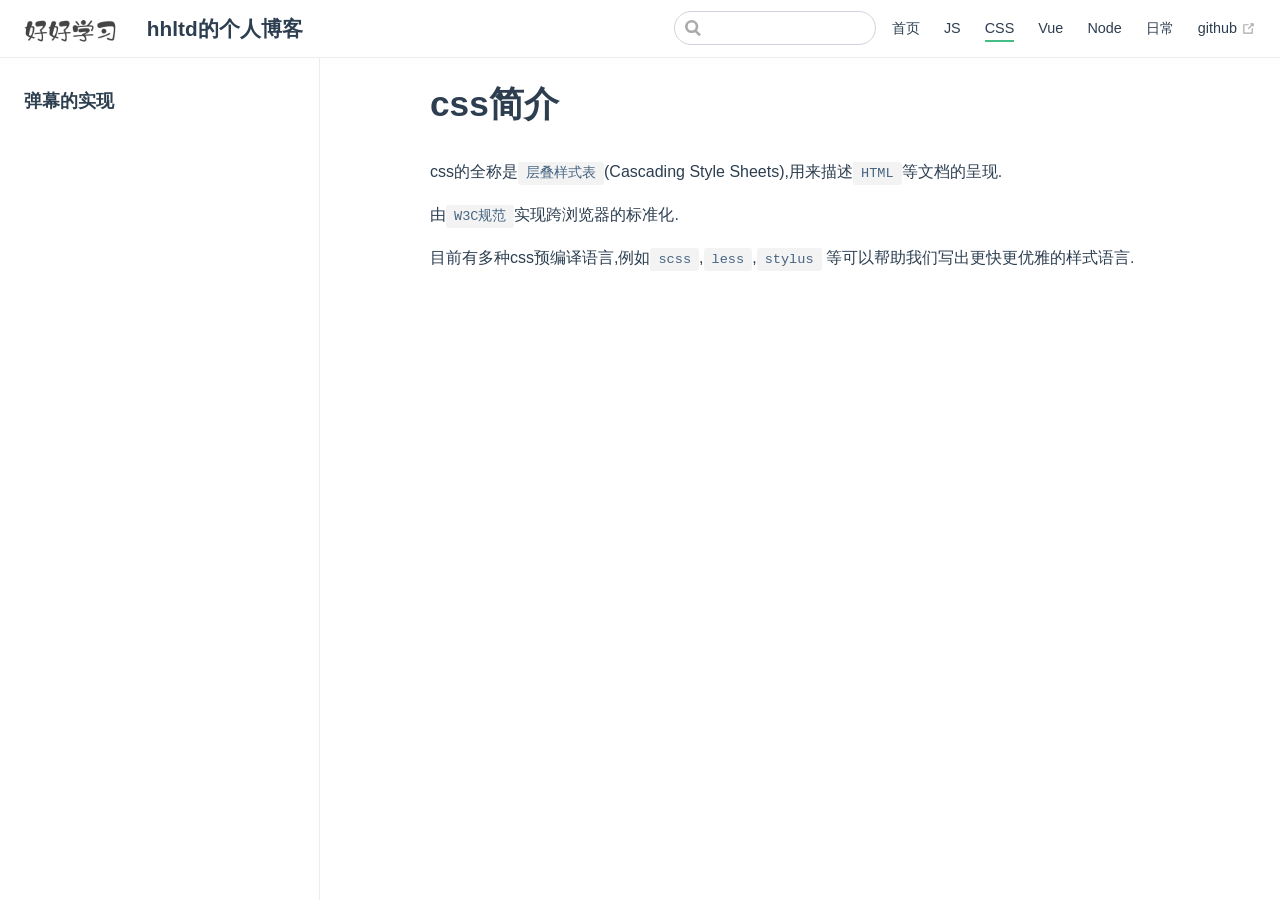
==== commit e6ae8793: "add domain" ====
--- a/css_docs/index.html
+++ b/css_docs/index.html
@@ -4,12 +4,12 @@
     <meta charset="utf-8">
     <meta name="viewport" content="width=device-width,initial-scale=1">
     <title>css简介 | hhltd的个人博客</title>
-    <meta name="generator" content="VuePress 1.8.0">
+    <meta name="generator" content="VuePress 1.8.2">
     <link rel="icon" href="/favicon.ico">
     <meta name="description" content="前端开发 hhltd的个人博客">
     
-    <link rel="preload" href="/assets/css/0.styles.4102b113.css" as="style"><link rel="preload" href="/assets/js/app.7706b152.js" as="script"><link rel="preload" href="/assets/js/2.b50c93eb.js" as="script"><link rel="preload" href="/assets/js/8.7b8c77e9.js" as="script"><link rel="prefetch" href="/assets/js/10.b4fa13f7.js"><link rel="prefetch" href="/assets/js/11.16d03063.js"><link rel="prefetch" href="/assets/js/12.7169f61b.js"><link rel="prefetch" href="/assets/js/3.316b6896.js"><link rel="prefetch" href="/assets/js/4.79252461.js"><link rel="prefetch" href="/assets/js/5.8afdbb0f.js"><link rel="prefetch" href="/assets/js/6.62b8af7d.js"><link rel="prefetch" href="/assets/js/7.3c6b0f2b.js"><link rel="prefetch" href="/assets/js/9.2279a1e3.js">
-    <link rel="stylesheet" href="/assets/css/0.styles.4102b113.css">
+    <link rel="preload" href="/assets/css/0.styles.e4d8b86b.css" as="style"><link rel="preload" href="/assets/js/app.c36be9e9.js" as="script"><link rel="preload" href="/assets/js/2.34235d8e.js" as="script"><link rel="preload" href="/assets/js/11.624e2edb.js" as="script"><link rel="prefetch" href="/assets/js/10.6ce8a8cb.js"><link rel="prefetch" href="/assets/js/12.e7e1a653.js"><link rel="prefetch" href="/assets/js/13.410548ad.js"><link rel="prefetch" href="/assets/js/14.b5893008.js"><link rel="prefetch" href="/assets/js/15.2d052b5f.js"><link rel="prefetch" href="/assets/js/16.c2f7e181.js"><link rel="prefetch" href="/assets/js/17.6b15aa38.js"><link rel="prefetch" href="/assets/js/18.cf1cb7f5.js"><link rel="prefetch" href="/assets/js/19.d392b7a9.js"><link rel="prefetch" href="/assets/js/20.9732a725.js"><link rel="prefetch" href="/assets/js/3.2f02bfbf.js"><link rel="prefetch" href="/assets/js/4.f8365012.js"><link rel="prefetch" href="/assets/js/5.d117c289.js"><link rel="prefetch" href="/assets/js/6.6b673022.js"><link rel="prefetch" href="/assets/js/7.0b9b5fee.js"><link rel="prefetch" href="/assets/js/8.b011d26d.js"><link rel="prefetch" href="/assets/js/9.e7cae791.js">
+    <link rel="stylesheet" href="/assets/css/0.styles.e4d8b86b.css">
   </head>
   <body>
     <div id="app" data-server-rendered="true"><div class="theme-container"><header class="navbar"><div class="sidebar-button"><svg xmlns="http://www.w3.org/2000/svg" aria-hidden="true" role="img" viewBox="0 0 448 512" class="icon"><path fill="currentColor" d="M436 124H12c-6.627 0-12-5.373-12-12V80c0-6.627 5.373-12 12-12h424c6.627 0 12 5.373 12 12v32c0 6.627-5.373 12-12 12zm0 160H12c-6.627 0-12-5.373-12-12v-32c0-6.627 5.373-12 12-12h424c6.627 0 12 5.373 12 12v32c0 6.627-5.373 12-12 12zm0 160H12c-6.627 0-12-5.373-12-12v-32c0-6.627 5.373-12 12-12h424c6.627 0 12 5.373 12 12v32c0 6.627-5.373 12-12 12z"></path></svg></div> <a href="/" class="home-link router-link-active"><img src="/img/logo.png" alt="hhltd的个人博客" class="logo"> <span class="site-name can-hide">hhltd的个人博客</span></a> <div class="links"><div class="search-box"><input aria-label="Search" autocomplete="off" spellcheck="false" value=""> <!----></div> <nav class="nav-links can-hide"><div class="nav-item"><a href="/" class="nav-link">
@@ -40,7 +40,7 @@
   日常
 </a></div><div class="nav-item"><a href="https://github.com/hhltd/hhltd.github.io" target="_blank" rel="noopener noreferrer" class="nav-link external">
   github
-  <span><svg xmlns="http://www.w3.org/2000/svg" aria-hidden="true" focusable="false" x="0px" y="0px" viewBox="0 0 100 100" width="15" height="15" class="icon outbound"><path fill="currentColor" d="M18.8,85.1h56l0,0c2.2,0,4-1.8,4-4v-32h-8v28h-48v-48h28v-8h-32l0,0c-2.2,0-4,1.8-4,4v56C14.8,83.3,16.6,85.1,18.8,85.1z"></path> <polygon fill="currentColor" points="45.7,48.7 51.3,54.3 77.2,28.5 77.2,37.2 85.2,37.2 85.2,14.9 62.8,14.9 62.8,22.9 71.5,22.9"></polygon></svg> <span class="sr-only">(opens new window)</span></span></a></div> <!----></nav>  <ul class="sidebar-links"><li><a href="/css_docs/" aria-current="page" class="active sidebar-link">css简介</a></li></ul> </aside> <main class="page"> <div class="theme-default-content content__default"><h1 id="css简介"><a href="#css简介" class="header-anchor">#</a> css简介</h1> <p>css的全称是<code>层叠样式表</code>(Cascading Style Sheets),用来描述<code>HTML</code>等文档的呈现.</p> <p>由<code>W3C规范</code>实现跨浏览器的标准化.</p> <p>目前有多种css预编译语言,例如<code>scss</code>,<code>less</code>,<code>stylus</code> 等可以帮助我们写出更快更优雅的样式语言.</p></div> <footer class="page-edit"><!----> <!----></footer> <!----> </main></div><div class="global-ui"></div></div>
-    <script src="/assets/js/app.7706b152.js" defer></script><script src="/assets/js/2.b50c93eb.js" defer></script><script src="/assets/js/8.7b8c77e9.js" defer></script>
+  <span><svg xmlns="http://www.w3.org/2000/svg" aria-hidden="true" focusable="false" x="0px" y="0px" viewBox="0 0 100 100" width="15" height="15" class="icon outbound"><path fill="currentColor" d="M18.8,85.1h56l0,0c2.2,0,4-1.8,4-4v-32h-8v28h-48v-48h28v-8h-32l0,0c-2.2,0-4,1.8-4,4v56C14.8,83.3,16.6,85.1,18.8,85.1z"></path> <polygon fill="currentColor" points="45.7,48.7 51.3,54.3 77.2,28.5 77.2,37.2 85.2,37.2 85.2,14.9 62.8,14.9 62.8,22.9 71.5,22.9"></polygon></svg> <span class="sr-only">(opens new window)</span></span></a></div> <!----></nav>  <ul class="sidebar-links"><li><a href="/css_docs/弹幕实现.html" class="sidebar-link">弹幕的实现</a></li></ul> </aside> <main class="page"> <div class="theme-default-content content__default"><h1 id="css简介"><a href="#css简介" class="header-anchor">#</a> css简介</h1> <p>css的全称是<code>层叠样式表</code>(Cascading Style Sheets),用来描述<code>HTML</code>等文档的呈现.</p> <p>由<code>W3C规范</code>实现跨浏览器的标准化.</p> <p>目前有多种css预编译语言,例如<code>scss</code>,<code>less</code>,<code>stylus</code> 等可以帮助我们写出更快更优雅的样式语言.</p></div> <footer class="page-edit"><!----> <!----></footer> <!----> </main></div><div class="global-ui"></div></div>
+    <script src="/assets/js/app.c36be9e9.js" defer></script><script src="/assets/js/2.34235d8e.js" defer></script><script src="/assets/js/11.624e2edb.js" defer></script>
   </body>
 </html>
--- a/assets/css/0.styles.e4d8b86b.css
+++ b/assets/css/0.styles.e4d8b86b.css
@@ -0,0 +1 @@
+code[class*=language-],pre[class*=language-]{color:#ccc;background:none;font-family:Consolas,Monaco,Andale Mono,Ubuntu Mono,monospace;font-size:1em;text-align:left;white-space:pre;word-spacing:normal;word-break:normal;word-wrap:normal;line-height:1.5;-moz-tab-size:4;-o-tab-size:4;tab-size:4;-webkit-hyphens:none;-ms-hyphens:none;hyphens:none}pre[class*=language-]{padding:1em;margin:.5em 0;overflow:auto}:not(pre)>code[class*=language-],pre[class*=language-]{background:#2d2d2d}:not(pre)>code[class*=language-]{padding:.1em;border-radius:.3em;white-space:normal}.token.block-comment,.token.cdata,.token.comment,.token.doctype,.token.prolog{color:#999}.token.punctuation{color:#ccc}.token.attr-name,.token.deleted,.token.namespace,.token.tag{color:#e2777a}.token.function-name{color:#6196cc}.token.boolean,.token.function,.token.number{color:#f08d49}.token.class-name,.token.constant,.token.property,.token.symbol{color:#f8c555}.token.atrule,.token.builtin,.token.important,.token.keyword,.token.selector{color:#cc99cd}.token.attr-value,.token.char,.token.regex,.token.string,.token.variable{color:#7ec699}.token.entity,.token.operator,.token.url{color:#67cdcc}.token.bold,.token.important{font-weight:700}.token.italic{font-style:italic}.token.entity{cursor:help}.token.inserted{color:green}.theme-default-content code{color:#476582;padding:.25rem .5rem;margin:0;font-size:.85em;background-color:rgba(27,31,35,.05);border-radius:3px}.theme-default-content code .token.deleted{color:#ec5975}.theme-default-content code .token.inserted{color:#3eaf7c}.theme-default-content pre,.theme-default-content pre[class*=language-]{line-height:1.4;padding:1.25rem 1.5rem;margin:.85rem 0;background-color:#282c34;border-radius:6px;overflow:auto}.theme-default-content pre[class*=language-] code,.theme-default-content pre code{color:#fff;padding:0;background-color:transparent;border-radius:0}div[class*=language-]{position:relative;background-color:#282c34;border-radius:6px}div[class*=language-] .highlight-lines{-webkit-user-select:none;user-select:none;padding-top:1.3rem;position:absolute;top:0;left:0;width:100%;line-height:1.4}div[class*=language-] .highlight-lines .highlighted{background-color:rgba(0,0,0,.66)}div[class*=language-] pre,div[class*=language-] pre[class*=language-]{background:transparent;position:relative;z-index:1}div[class*=language-]:before{position:absolute;z-index:3;top:.8em;right:1em;font-size:.75rem;color:hsla(0,0%,100%,.4)}div[class*=language-]:not(.line-numbers-mode) .line-numbers-wrapper{display:none}div[class*=language-].line-numbers-mode .highlight-lines .highlighted{position:relative}div[class*=language-].line-numbers-mode .highlight-lines .highlighted:before{content:" ";position:absolute;z-index:3;left:0;top:0;display:block;width:3.5rem;height:100%;background-color:rgba(0,0,0,.66)}div[class*=language-].line-numbers-mode pre{padding-left:4.5rem;vertical-align:middle}div[class*=language-].line-numbers-mode .line-numbers-wrapper{position:absolute;top:0;width:3.5rem;text-align:center;color:hsla(0,0%,100%,.3);padding:1.25rem 0;line-height:1.4}div[class*=language-].line-numbers-mode .line-numbers-wrapper br{-webkit-user-select:none;user-select:none}div[class*=language-].line-numbers-mode .line-numbers-wrapper .line-number{position:relative;z-index:4;-webkit-user-select:none;user-select:none;font-size:.85em}div[class*=language-].line-numbers-mode:after{content:"";position:absolute;z-index:2;top:0;left:0;width:3.5rem;height:100%;border-radius:6px 0 0 6px;border-right:1px solid rgba(0,0,0,.66);background-color:#282c34}div[class~=language-js]:before{content:"js"}div[class~=language-ts]:before{content:"ts"}div[class~=language-html]:before{content:"html"}div[class~=language-md]:before{content:"md"}div[class~=language-vue]:before{content:"vue"}div[class~=language-css]:before{content:"css"}div[class~=language-sass]:before{content:"sass"}div[class~=language-scss]:before{content:"scss"}div[class~=language-less]:before{content:"less"}div[class~=language-stylus]:before{content:"stylus"}div[class~=language-go]:before{content:"go"}div[class~=language-java]:before{content:"java"}div[class~=language-c]:before{content:"c"}div[class~=language-sh]:before{content:"sh"}div[class~=language-yaml]:before{content:"yaml"}div[class~=language-py]:before{content:"py"}div[class~=language-docker]:before{content:"docker"}div[class~=language-dockerfile]:before{content:"dockerfile"}div[class~=language-makefile]:before{content:"makefile"}div[class~=language-javascript]:before{content:"js"}div[class~=language-typescript]:before{content:"ts"}div[class~=language-markup]:before{content:"html"}div[class~=language-markdown]:before{content:"md"}div[class~=language-json]:before{content:"json"}div[class~=language-ruby]:before{content:"rb"}div[class~=language-python]:before{content:"py"}div[class~=language-bash]:before{content:"sh"}div[class~=language-php]:before{content:"php"}.custom-block .custom-block-title{font-weight:600;margin-bottom:-.4rem}.custom-block.danger,.custom-block.tip,.custom-block.warning{padding:.1rem 1.5rem;border-left-width:.5rem;border-left-style:solid;margin:1rem 0}.custom-block.tip{background-color:#f3f5f7;border-color:#42b983}.custom-block.warning{background-color:rgba(255,229,100,.3);border-color:#e7c000;color:#6b5900}.custom-block.warning .custom-block-title{color:#b29400}.custom-block.warning a{color:#2c3e50}.custom-block.danger{background-color:#ffe6e6;border-color:#c00;color:#4d0000}.custom-block.danger .custom-block-title{color:#900}.custom-block.danger a{color:#2c3e50}.custom-block.details{display:block;position:relative;border-radius:2px;margin:1.6em 0;padding:1.6em;background-color:#eee}.custom-block.details h4{margin-top:0}.custom-block.details figure:last-child,.custom-block.details p:last-child{margin-bottom:0;padding-bottom:0}.custom-block.details summary{outline:none;cursor:pointer}.arrow{display:inline-block;width:0;height:0}.arrow.up{border-bottom:6px solid #ccc}.arrow.down,.arrow.up{border-left:4px solid transparent;border-right:4px solid transparent}.arrow.down{border-top:6px solid #ccc}.arrow.right{border-left:6px solid #ccc}.arrow.left,.arrow.right{border-top:4px solid transparent;border-bottom:4px solid transparent}.arrow.left{border-right:6px solid #ccc}.theme-default-content:not(.custom){max-width:740px;margin:0 auto;padding:2rem 2.5rem}@media (max-width:959px){.theme-default-content:not(.custom){padding:2rem}}@media (max-width:419px){.theme-default-content:not(.custom){padding:1.5rem}}.table-of-contents .badge{vertical-align:middle}body,html{padding:0;margin:0;background-color:#fff}body{font-family:-apple-system,BlinkMacSystemFont,Segoe UI,Roboto,Oxygen,Ubuntu,Cantarell,Fira Sans,Droid Sans,Helvetica Neue,sans-serif;-webkit-font-smoothing:antialiased;-moz-osx-font-smoothing:grayscale;font-size:16px;color:#2c3e50}.page{padding-left:20rem}.navbar{z-index:20;right:0;height:3.6rem;background-color:#fff;box-sizing:border-box;border-bottom:1px solid #eaecef}.navbar,.sidebar-mask{position:fixed;top:0;left:0}.sidebar-mask{z-index:9;width:100vw;height:100vh;display:none}.sidebar{font-size:16px;background-color:#fff;width:20rem;position:fixed;z-index:10;margin:0;top:3.6rem;left:0;bottom:0;box-sizing:border-box;border-right:1px solid #eaecef;overflow-y:auto}.theme-default-content:not(.custom)>:first-child{margin-top:3.6rem}.theme-default-content:not(.custom) a:hover{text-decoration:underline}.theme-default-content:not(.custom) p.demo{padding:1rem 1.5rem;border:1px solid #ddd;border-radius:4px}.theme-default-content:not(.custom) img{max-width:100%}.theme-default-content.custom{padding:0;margin:0}.theme-default-content.custom img{max-width:100%}a{font-weight:500;text-decoration:none}a,p a code{color:#3eaf7c}p a code{font-weight:400}kbd{background:#eee;border:.15rem solid #ddd;border-bottom:.25rem solid #ddd;border-radius:.15rem;padding:0 .15em}blockquote{font-size:1rem;color:#999;border-left:.2rem solid #dfe2e5;margin:1rem 0;padding:.25rem 0 .25rem 1rem}blockquote>p{margin:0}ol,ul{padding-left:1.2em}strong{font-weight:600}h1,h2,h3,h4,h5,h6{font-weight:600;line-height:1.25}.theme-default-content:not(.custom)>h1,.theme-default-content:not(.custom)>h2,.theme-default-content:not(.custom)>h3,.theme-default-content:not(.custom)>h4,.theme-default-content:not(.custom)>h5,.theme-default-content:not(.custom)>h6{margin-top:-3.1rem;padding-top:4.6rem;margin-bottom:0}.theme-default-content:not(.custom)>h1:first-child,.theme-default-content:not(.custom)>h2:first-child,.theme-default-content:not(.custom)>h3:first-child,.theme-default-content:not(.custom)>h4:first-child,.theme-default-content:not(.custom)>h5:first-child,.theme-default-content:not(.custom)>h6:first-child{margin-top:-1.5rem;margin-bottom:1rem}.theme-default-content:not(.custom)>h1:first-child+.custom-block,.theme-default-content:not(.custom)>h1:first-child+p,.theme-default-content:not(.custom)>h1:first-child+pre,.theme-default-content:not(.custom)>h2:first-child+.custom-block,.theme-default-content:not(.custom)>h2:first-child+p,.theme-default-content:not(.custom)>h2:first-child+pre,.theme-default-content:not(.custom)>h3:first-child+.custom-block,.theme-default-content:not(.custom)>h3:first-child+p,.theme-default-content:not(.custom)>h3:first-child+pre,.theme-default-content:not(.custom)>h4:first-child+.custom-block,.theme-default-content:not(.custom)>h4:first-child+p,.theme-default-content:not(.custom)>h4:first-child+pre,.theme-default-content:not(.custom)>h5:first-child+.custom-block,.theme-default-content:not(.custom)>h5:first-child+p,.theme-default-content:not(.custom)>h5:first-child+pre,.theme-default-content:not(.custom)>h6:first-child+.custom-block,.theme-default-content:not(.custom)>h6:first-child+p,.theme-default-content:not(.custom)>h6:first-child+pre{margin-top:2rem}h1:focus .header-anchor,h1:hover .header-anchor,h2:focus .header-anchor,h2:hover .header-anchor,h3:focus .header-anchor,h3:hover .header-anchor,h4:focus .header-anchor,h4:hover .header-anchor,h5:focus .header-anchor,h5:hover .header-anchor,h6:focus .header-anchor,h6:hover .header-anchor{opacity:1}h1{font-size:2.2rem}h2{font-size:1.65rem;padding-bottom:.3rem;border-bottom:1px solid #eaecef}h3{font-size:1.35rem}a.header-anchor{font-size:.85em;float:left;margin-left:-.87em;padding-right:.23em;margin-top:.125em;opacity:0}a.header-anchor:focus,a.header-anchor:hover{text-decoration:none}.line-number,code,kbd{font-family:source-code-pro,Menlo,Monaco,Consolas,Courier New,monospace}ol,p,ul{line-height:1.7}hr{border:0;border-top:1px solid #eaecef}table{border-collapse:collapse;margin:1rem 0;display:block;overflow-x:auto}tr{border-top:1px solid #dfe2e5}tr:nth-child(2n){background-color:#f6f8fa}td,th{border:1px solid #dfe2e5;padding:.6em 1em}.theme-container.sidebar-open .sidebar-mask{display:block}.theme-container.no-navbar .theme-default-content:not(.custom)>h1,.theme-container.no-navbar h2,.theme-container.no-navbar h3,.theme-container.no-navbar h4,.theme-container.no-navbar h5,.theme-container.no-navbar h6{margin-top:1.5rem;padding-top:0}.theme-container.no-navbar .sidebar{top:0}@media (min-width:720px){.theme-container.no-sidebar .sidebar{display:none}.theme-container.no-sidebar .page{padding-left:0}}@media (max-width:959px){.sidebar{font-size:15px;width:16.4rem}.page{padding-left:16.4rem}}@media (max-width:719px){.sidebar{top:0;padding-top:3.6rem;transform:translateX(-100%);transition:transform .2s ease}.page{padding-left:0}.theme-container.sidebar-open .sidebar{transform:translateX(0)}.theme-container.no-navbar .sidebar{padding-top:0}}@media (max-width:419px){h1{font-size:1.9rem}.theme-default-content div[class*=language-]{margin:.85rem -1.5rem;border-radius:0}}#nprogress{pointer-events:none}#nprogress .bar{background:#3eaf7c;position:fixed;z-index:1031;top:0;left:0;width:100%;height:2px}#nprogress .peg{display:block;position:absolute;right:0;width:100px;height:100%;box-shadow:0 0 10px #3eaf7c,0 0 5px #3eaf7c;opacity:1;transform:rotate(3deg) translateY(-4px)}#nprogress .spinner{display:block;position:fixed;z-index:1031;top:15px;right:15px}#nprogress .spinner-icon{width:18px;height:18px;box-sizing:border-box;border-color:#3eaf7c transparent transparent #3eaf7c;border-style:solid;border-width:2px;border-radius:50%;-webkit-animation:nprogress-spinner .4s linear infinite;animation:nprogress-spinner .4s linear infinite}.nprogress-custom-parent{overflow:hidden;position:relative}.nprogress-custom-parent #nprogress .bar,.nprogress-custom-parent #nprogress .spinner{position:absolute}@-webkit-keyframes nprogress-spinner{0%{transform:rotate(0deg)}to{transform:rotate(1turn)}}@keyframes nprogress-spinner{0%{transform:rotate(0deg)}to{transform:rotate(1turn)}}.icon.outbound{color:#aaa;display:inline-block;vertical-align:middle;position:relative;top:-1px}.sr-only{position:absolute;width:1px;height:1px;padding:0;margin:-1px;overflow:hidden;clip:rect(0,0,0,0);white-space:nowrap;border-width:0}.home{padding:3.6rem 2rem 0;max-width:960px;margin:0 auto;display:block}.home .hero{text-align:center}.home .hero img{max-width:100%;max-height:280px;display:block;margin:3rem auto 1.5rem}.home .hero h1{font-size:3rem}.home .hero .action,.home .hero .description,.home .hero h1{margin:1.8rem auto}.home .hero .description{max-width:35rem;font-size:1.6rem;line-height:1.3;color:#6a8bad}.home .hero .action-button{display:inline-block;font-size:1.2rem;color:#fff;background-color:#3eaf7c;padding:.8rem 1.6rem;border-radius:4px;transition:background-color .1s ease;box-sizing:border-box;border-bottom:1px solid #389d70}.home .hero .action-button:hover{background-color:#4abf8a}.home .features{border-top:1px solid #eaecef;padding:1.2rem 0;margin-top:2.5rem;display:flex;flex-wrap:wrap;align-items:flex-start;align-content:stretch;justify-content:space-between}.home .feature{flex-grow:1;flex-basis:30%;max-width:30%}.home .feature h2{font-size:1.4rem;font-weight:500;border-bottom:none;padding-bottom:0;color:#3a5169}.home .feature p{color:#4e6e8e}.home .footer{padding:2.5rem;border-top:1px solid #eaecef;text-align:center;color:#4e6e8e}@media (max-width:719px){.home .features{flex-direction:column}.home .feature{max-width:100%;padding:0 2.5rem}}@media (max-width:419px){.home{padding-left:1.5rem;padding-right:1.5rem}.home .hero img{max-height:210px;margin:2rem auto 1.2rem}.home .hero h1{font-size:2rem}.home .hero .action,.home .hero .description,.home .hero h1{margin:1.2rem auto}.home .hero .description{font-size:1.2rem}.home .hero .action-button{font-size:1rem;padding:.6rem 1.2rem}.home .feature h2{font-size:1.25rem}}.search-box{display:inline-block;position:relative;margin-right:1rem}.search-box input{cursor:text;width:10rem;height:2rem;color:#4e6e8e;display:inline-block;border:1px solid #cfd4db;border-radius:2rem;font-size:.9rem;line-height:2rem;padding:0 .5rem 0 2rem;outline:none;transition:all .2s ease;background:#fff url(/assets/img/search.83621669.svg) .6rem .5rem no-repeat;background-size:1rem}.search-box input:focus{cursor:auto;border-color:#3eaf7c}.search-box .suggestions{background:#fff;width:20rem;position:absolute;top:2rem;border:1px solid #cfd4db;border-radius:6px;padding:.4rem;list-style-type:none}.search-box .suggestions.align-right{right:0}.search-box .suggestion{line-height:1.4;padding:.4rem .6rem;border-radius:4px;cursor:pointer}.search-box .suggestion a{white-space:normal;color:#5d82a6}.search-box .suggestion a .page-title{font-weight:600}.search-box .suggestion a .header{font-size:.9em;margin-left:.25em}.search-box .suggestion.focused{background-color:#f3f4f5}.search-box .suggestion.focused a{color:#3eaf7c}@media (max-width:959px){.search-box input{cursor:pointer;width:0;border-color:transparent;position:relative}.search-box input:focus{cursor:text;left:0;width:10rem}}@media (-ms-high-contrast:none){.search-box input{height:2rem}}@media (max-width:959px) and (min-width:719px){.search-box .suggestions{left:0}}@media (max-width:719px){.search-box{margin-right:0}.search-box input{left:1rem}.search-box .suggestions{right:0}}@media (max-width:419px){.search-box .suggestions{width:calc(100vw - 4rem)}.search-box input:focus{width:8rem}}.sidebar-button{cursor:pointer;display:none;width:1.25rem;height:1.25rem;position:absolute;padding:.6rem;top:.6rem;left:1rem}.sidebar-button .icon{display:block;width:1.25rem;height:1.25rem}@media (max-width:719px){.sidebar-button{display:block}}.dropdown-enter,.dropdown-leave-to{height:0!important}.dropdown-wrapper{cursor:pointer}.dropdown-wrapper .dropdown-title,.dropdown-wrapper .mobile-dropdown-title{display:block;font-size:.9rem;font-family:inherit;cursor:inherit;padding:inherit;line-height:1.4rem;background:transparent;border:none;font-weight:500;color:#2c3e50}.dropdown-wrapper .dropdown-title:hover,.dropdown-wrapper .mobile-dropdown-title:hover{border-color:transparent}.dropdown-wrapper .dropdown-title .arrow,.dropdown-wrapper .mobile-dropdown-title .arrow{vertical-align:middle;margin-top:-1px;margin-left:.4rem}.dropdown-wrapper .mobile-dropdown-title{display:none;font-weight:600}.dropdown-wrapper .mobile-dropdown-title font-size inherit:hover{color:#3eaf7c}.dropdown-wrapper .nav-dropdown .dropdown-item{color:inherit;line-height:1.7rem}.dropdown-wrapper .nav-dropdown .dropdown-item h4{margin:.45rem 0 0;border-top:1px solid #eee;padding:1rem 1.5rem .45rem 1.25rem}.dropdown-wrapper .nav-dropdown .dropdown-item .dropdown-subitem-wrapper{padding:0;list-style:none}.dropdown-wrapper .nav-dropdown .dropdown-item .dropdown-subitem-wrapper .dropdown-subitem{font-size:.9em}.dropdown-wrapper .nav-dropdown .dropdown-item a{display:block;line-height:1.7rem;position:relative;border-bottom:none;font-weight:400;margin-bottom:0;padding:0 1.5rem 0 1.25rem}.dropdown-wrapper .nav-dropdown .dropdown-item a.router-link-active,.dropdown-wrapper .nav-dropdown .dropdown-item a:hover{color:#3eaf7c}.dropdown-wrapper .nav-dropdown .dropdown-item a.router-link-active:after{content:"";width:0;height:0;border-left:5px solid #3eaf7c;border-top:3px solid transparent;border-bottom:3px solid transparent;position:absolute;top:calc(50% - 2px);left:9px}.dropdown-wrapper .nav-dropdown .dropdown-item:first-child h4{margin-top:0;padding-top:0;border-top:0}@media (max-width:719px){.dropdown-wrapper.open .dropdown-title{margin-bottom:.5rem}.dropdown-wrapper .dropdown-title{display:none}.dropdown-wrapper .mobile-dropdown-title{display:block}.dropdown-wrapper .nav-dropdown{transition:height .1s ease-out;overflow:hidden}.dropdown-wrapper .nav-dropdown .dropdown-item h4{border-top:0;margin-top:0;padding-top:0}.dropdown-wrapper .nav-dropdown .dropdown-item>a,.dropdown-wrapper .nav-dropdown .dropdown-item h4{font-size:15px;line-height:2rem}.dropdown-wrapper .nav-dropdown .dropdown-item .dropdown-subitem{font-size:14px;padding-left:1rem}}@media (min-width:719px){.dropdown-wrapper{height:1.8rem}.dropdown-wrapper.open .nav-dropdown,.dropdown-wrapper:hover .nav-dropdown{display:block!important}.dropdown-wrapper.open:blur{display:none}.dropdown-wrapper .nav-dropdown{display:none;height:auto!important;box-sizing:border-box;max-height:calc(100vh - 2.7rem);overflow-y:auto;position:absolute;top:100%;right:0;background-color:#fff;padding:.6rem 0;border:1px solid;border-color:#ddd #ddd #ccc;text-align:left;border-radius:.25rem;white-space:nowrap;margin:0}}.nav-links{display:inline-block}.nav-links a{line-height:1.4rem;color:inherit}.nav-links a.router-link-active,.nav-links a:hover{color:#3eaf7c}.nav-links .nav-item{position:relative;display:inline-block;margin-left:1.5rem;line-height:2rem}.nav-links .nav-item:first-child{margin-left:0}.nav-links .repo-link{margin-left:1.5rem}@media (max-width:719px){.nav-links .nav-item,.nav-links .repo-link{margin-left:0}}@media (min-width:719px){.nav-links a.router-link-active,.nav-links a:hover{color:#2c3e50}.nav-item>a:not(.external).router-link-active,.nav-item>a:not(.external):hover{margin-bottom:-2px;border-bottom:2px solid #46bd87}}.navbar{padding:.7rem 1.5rem;line-height:2.2rem}.navbar a,.navbar img,.navbar span{display:inline-block}.navbar .logo{height:2.2rem;min-width:2.2rem;margin-right:.8rem;vertical-align:top}.navbar .site-name{font-size:1.3rem;font-weight:600;color:#2c3e50;position:relative}.navbar .links{padding-left:1.5rem;box-sizing:border-box;background-color:#fff;white-space:nowrap;font-size:.9rem;position:absolute;right:1.5rem;top:.7rem;display:flex}.navbar .links .search-box{flex:0 0 auto;vertical-align:top}@media (max-width:719px){.navbar{padding-left:4rem}.navbar .can-hide{display:none}.navbar .links{padding-left:1.5rem}.navbar .site-name{width:calc(100vw - 9.4rem);overflow:hidden;white-space:nowrap;text-overflow:ellipsis}}.page-edit{max-width:740px;margin:0 auto;padding:2rem 2.5rem}@media (max-width:959px){.page-edit{padding:2rem}}@media (max-width:419px){.page-edit{padding:1.5rem}}.page-edit{padding-top:1rem;padding-bottom:1rem;overflow:auto}.page-edit .edit-link{display:inline-block}.page-edit .edit-link a{color:#4e6e8e;margin-right:.25rem}.page-edit .last-updated{float:right;font-size:.9em}.page-edit .last-updated .prefix{font-weight:500;color:#4e6e8e}.page-edit .last-updated .time{font-weight:400;color:#767676}@media (max-width:719px){.page-edit .edit-link{margin-bottom:.5rem}.page-edit .last-updated{font-size:.8em;float:none;text-align:left}}.page-nav{max-width:740px;margin:0 auto;padding:2rem 2.5rem}@media (max-width:959px){.page-nav{padding:2rem}}@media (max-width:419px){.page-nav{padding:1.5rem}}.page-nav{padding-top:1rem;padding-bottom:0}.page-nav .inner{min-height:2rem;margin-top:0;border-top:1px solid #eaecef;padding-top:1rem;overflow:auto}.page-nav .next{float:right}.page{padding-bottom:2rem;display:block}.sidebar-group .sidebar-group{padding-left:.5em}.sidebar-group:not(.collapsable) .sidebar-heading:not(.clickable){cursor:auto;color:inherit}.sidebar-group.is-sub-group{padding-left:0}.sidebar-group.is-sub-group>.sidebar-heading{font-size:.95em;line-height:1.4;font-weight:400;padding-left:2rem}.sidebar-group.is-sub-group>.sidebar-heading:not(.clickable){opacity:.5}.sidebar-group.is-sub-group>.sidebar-group-items{padding-left:1rem}.sidebar-group.is-sub-group>.sidebar-group-items>li>.sidebar-link{font-size:.95em;border-left:none}.sidebar-group.depth-2>.sidebar-heading{border-left:none}.sidebar-heading{color:#2c3e50;transition:color .15s ease;cursor:pointer;font-size:1.1em;font-weight:700;padding:.35rem 1.5rem .35rem 1.25rem;width:100%;box-sizing:border-box;margin:0;border-left:.25rem solid transparent}.sidebar-heading.open,.sidebar-heading:hover{color:inherit}.sidebar-heading .arrow{position:relative;top:-.12em;left:.5em}.sidebar-heading.clickable.active{font-weight:600;color:#3eaf7c;border-left-color:#3eaf7c}.sidebar-heading.clickable:hover{color:#3eaf7c}.sidebar-group-items{transition:height .1s ease-out;font-size:.95em;overflow:hidden}.sidebar .sidebar-sub-headers{padding-left:1rem;font-size:.95em}a.sidebar-link{font-size:1em;font-weight:400;display:inline-block;color:#2c3e50;border-left:.25rem solid transparent;padding:.35rem 1rem .35rem 1.25rem;line-height:1.4;width:100%;box-sizing:border-box}a.sidebar-link:hover{color:#3eaf7c}a.sidebar-link.active{font-weight:600;color:#3eaf7c;border-left-color:#3eaf7c}.sidebar-group a.sidebar-link{padding-left:2rem}.sidebar-sub-headers a.sidebar-link{padding-top:.25rem;padding-bottom:.25rem;border-left:none}.sidebar-sub-headers a.sidebar-link.active{font-weight:500}.sidebar ul{padding:0;margin:0;list-style-type:none}.sidebar a{display:inline-block}.sidebar .nav-links{display:none;border-bottom:1px solid #eaecef;padding:.5rem 0 .75rem}.sidebar .nav-links a{font-weight:600}.sidebar .nav-links .nav-item,.sidebar .nav-links .repo-link{display:block;line-height:1.25rem;font-size:1.1em;padding:.5rem 0 .5rem 1.5rem}.sidebar>.sidebar-links{padding:1.5rem 0}.sidebar>.sidebar-links>li>a.sidebar-link{font-size:1.1em;line-height:1.7;font-weight:700}.sidebar>.sidebar-links>li:not(:first-child){margin-top:.75rem}@media (max-width:719px){.sidebar .nav-links{display:block}.sidebar .nav-links .dropdown-wrapper .nav-dropdown .dropdown-item a.router-link-active:after{top:calc(1rem - 2px)}.sidebar>.sidebar-links{padding:1rem 0}}.badge[data-v-15b7b770]{display:inline-block;font-size:14px;height:18px;line-height:18px;border-radius:3px;padding:0 6px;color:#fff}.badge.green[data-v-15b7b770],.badge.tip[data-v-15b7b770],.badge[data-v-15b7b770]{background-color:#42b983}.badge.error[data-v-15b7b770]{background-color:#da5961}.badge.warn[data-v-15b7b770],.badge.warning[data-v-15b7b770],.badge.yellow[data-v-15b7b770]{background-color:#e7c000}.badge+.badge[data-v-15b7b770]{margin-left:5px}.theme-code-block[data-v-759a7d02]{display:none}.theme-code-block__active[data-v-759a7d02]{display:block}.theme-code-block>pre[data-v-759a7d02]{background-color:orange}.theme-code-group__nav[data-v-deefee04]{margin-bottom:-35px;background-color:#282c34;padding-bottom:22px;border-top-left-radius:6px;border-top-right-radius:6px;padding-left:10px;padding-top:10px}.theme-code-group__ul[data-v-deefee04]{margin:auto 0;padding-left:0;display:inline-flex;list-style:none}.theme-code-group__nav-tab[data-v-deefee04]{border:0;padding:5px;cursor:pointer;background-color:transparent;font-size:.85em;line-height:1.4;color:hsla(0,0%,100%,.9);font-weight:600}.theme-code-group__nav-tab-active[data-v-deefee04]{border-bottom:1px solid #42b983}.pre-blank[data-v-deefee04]{color:#42b983}
--- a/assets/css/0.styles.e4d8b86b.css
+++ b/assets/css/0.styles.e4d8b86b.css
@@ -0,0 +1 @@
+code[class*=language-],pre[class*=language-]{color:#ccc;background:none;font-family:Consolas,Monaco,Andale Mono,Ubuntu Mono,monospace;font-size:1em;text-align:left;white-space:pre;word-spacing:normal;word-break:normal;word-wrap:normal;line-height:1.5;-moz-tab-size:4;-o-tab-size:4;tab-size:4;-webkit-hyphens:none;-ms-hyphens:none;hyphens:none}pre[class*=language-]{padding:1em;margin:.5em 0;overflow:auto}:not(pre)>code[class*=language-],pre[class*=language-]{background:#2d2d2d}:not(pre)>code[class*=language-]{padding:.1em;border-radius:.3em;white-space:normal}.token.block-comment,.token.cdata,.token.comment,.token.doctype,.token.prolog{color:#999}.token.punctuation{color:#ccc}.token.attr-name,.token.deleted,.token.namespace,.token.tag{color:#e2777a}.token.function-name{color:#6196cc}.token.boolean,.token.function,.token.number{color:#f08d49}.token.class-name,.token.constant,.token.property,.token.symbol{color:#f8c555}.token.atrule,.token.builtin,.token.important,.token.keyword,.token.selector{color:#cc99cd}.token.attr-value,.token.char,.token.regex,.token.string,.token.variable{color:#7ec699}.token.entity,.token.operator,.token.url{color:#67cdcc}.token.bold,.token.important{font-weight:700}.token.italic{font-style:italic}.token.entity{cursor:help}.token.inserted{color:green}.theme-default-content code{color:#476582;padding:.25rem .5rem;margin:0;font-size:.85em;background-color:rgba(27,31,35,.05);border-radius:3px}.theme-default-content code .token.deleted{color:#ec5975}.theme-default-content code .token.inserted{color:#3eaf7c}.theme-default-content pre,.theme-default-content pre[class*=language-]{line-height:1.4;padding:1.25rem 1.5rem;margin:.85rem 0;background-color:#282c34;border-radius:6px;overflow:auto}.theme-default-content pre[class*=language-] code,.theme-default-content pre code{color:#fff;padding:0;background-color:transparent;border-radius:0}div[class*=language-]{position:relative;background-color:#282c34;border-radius:6px}div[class*=language-] .highlight-lines{-webkit-user-select:none;user-select:none;padding-top:1.3rem;position:absolute;top:0;left:0;width:100%;line-height:1.4}div[class*=language-] .highlight-lines .highlighted{background-color:rgba(0,0,0,.66)}div[class*=language-] pre,div[class*=language-] pre[class*=language-]{background:transparent;position:relative;z-index:1}div[class*=language-]:before{position:absolute;z-index:3;top:.8em;right:1em;font-size:.75rem;color:hsla(0,0%,100%,.4)}div[class*=language-]:not(.line-numbers-mode) .line-numbers-wrapper{display:none}div[class*=language-].line-numbers-mode .highlight-lines .highlighted{position:relative}div[class*=language-].line-numbers-mode .highlight-lines .highlighted:before{content:" ";position:absolute;z-index:3;left:0;top:0;display:block;width:3.5rem;height:100%;background-color:rgba(0,0,0,.66)}div[class*=language-].line-numbers-mode pre{padding-left:4.5rem;vertical-align:middle}div[class*=language-].line-numbers-mode .line-numbers-wrapper{position:absolute;top:0;width:3.5rem;text-align:center;color:hsla(0,0%,100%,.3);padding:1.25rem 0;line-height:1.4}div[class*=language-].line-numbers-mode .line-numbers-wrapper br{-webkit-user-select:none;user-select:none}div[class*=language-].line-numbers-mode .line-numbers-wrapper .line-number{position:relative;z-index:4;-webkit-user-select:none;user-select:none;font-size:.85em}div[class*=language-].line-numbers-mode:after{content:"";position:absolute;z-index:2;top:0;left:0;width:3.5rem;height:100%;border-radius:6px 0 0 6px;border-right:1px solid rgba(0,0,0,.66);background-color:#282c34}div[class~=language-js]:before{content:"js"}div[class~=language-ts]:before{content:"ts"}div[class~=language-html]:before{content:"html"}div[class~=language-md]:before{content:"md"}div[class~=language-vue]:before{content:"vue"}div[class~=language-css]:before{content:"css"}div[class~=language-sass]:before{content:"sass"}div[class~=language-scss]:before{content:"scss"}div[class~=language-less]:before{content:"less"}div[class~=language-stylus]:before{content:"stylus"}div[class~=language-go]:before{content:"go"}div[class~=language-java]:before{content:"java"}div[class~=language-c]:before{content:"c"}div[class~=language-sh]:before{content:"sh"}div[class~=language-yaml]:before{content:"yaml"}div[class~=language-py]:before{content:"py"}div[class~=language-docker]:before{content:"docker"}div[class~=language-dockerfile]:before{content:"dockerfile"}div[class~=language-makefile]:before{content:"makefile"}div[class~=language-javascript]:before{content:"js"}div[class~=language-typescript]:before{content:"ts"}div[class~=language-markup]:before{content:"html"}div[class~=language-markdown]:before{content:"md"}div[class~=language-json]:before{content:"json"}div[class~=language-ruby]:before{content:"rb"}div[class~=language-python]:before{content:"py"}div[class~=language-bash]:before{content:"sh"}div[class~=language-php]:before{content:"php"}.custom-block .custom-block-title{font-weight:600;margin-bottom:-.4rem}.custom-block.danger,.custom-block.tip,.custom-block.warning{padding:.1rem 1.5rem;border-left-width:.5rem;border-left-style:solid;margin:1rem 0}.custom-block.tip{background-color:#f3f5f7;border-color:#42b983}.custom-block.warning{background-color:rgba(255,229,100,.3);border-color:#e7c000;color:#6b5900}.custom-block.warning .custom-block-title{color:#b29400}.custom-block.warning a{color:#2c3e50}.custom-block.danger{background-color:#ffe6e6;border-color:#c00;color:#4d0000}.custom-block.danger .custom-block-title{color:#900}.custom-block.danger a{color:#2c3e50}.custom-block.details{display:block;position:relative;border-radius:2px;margin:1.6em 0;padding:1.6em;background-color:#eee}.custom-block.details h4{margin-top:0}.custom-block.details figure:last-child,.custom-block.details p:last-child{margin-bottom:0;padding-bottom:0}.custom-block.details summary{outline:none;cursor:pointer}.arrow{display:inline-block;width:0;height:0}.arrow.up{border-bottom:6px solid #ccc}.arrow.down,.arrow.up{border-left:4px solid transparent;border-right:4px solid transparent}.arrow.down{border-top:6px solid #ccc}.arrow.right{border-left:6px solid #ccc}.arrow.left,.arrow.right{border-top:4px solid transparent;border-bottom:4px solid transparent}.arrow.left{border-right:6px solid #ccc}.theme-default-content:not(.custom){max-width:740px;margin:0 auto;padding:2rem 2.5rem}@media (max-width:959px){.theme-default-content:not(.custom){padding:2rem}}@media (max-width:419px){.theme-default-content:not(.custom){padding:1.5rem}}.table-of-contents .badge{vertical-align:middle}body,html{padding:0;margin:0;background-color:#fff}body{font-family:-apple-system,BlinkMacSystemFont,Segoe UI,Roboto,Oxygen,Ubuntu,Cantarell,Fira Sans,Droid Sans,Helvetica Neue,sans-serif;-webkit-font-smoothing:antialiased;-moz-osx-font-smoothing:grayscale;font-size:16px;color:#2c3e50}.page{padding-left:20rem}.navbar{z-index:20;right:0;height:3.6rem;background-color:#fff;box-sizing:border-box;border-bottom:1px solid #eaecef}.navbar,.sidebar-mask{position:fixed;top:0;left:0}.sidebar-mask{z-index:9;width:100vw;height:100vh;display:none}.sidebar{font-size:16px;background-color:#fff;width:20rem;position:fixed;z-index:10;margin:0;top:3.6rem;left:0;bottom:0;box-sizing:border-box;border-right:1px solid #eaecef;overflow-y:auto}.theme-default-content:not(.custom)>:first-child{margin-top:3.6rem}.theme-default-content:not(.custom) a:hover{text-decoration:underline}.theme-default-content:not(.custom) p.demo{padding:1rem 1.5rem;border:1px solid #ddd;border-radius:4px}.theme-default-content:not(.custom) img{max-width:100%}.theme-default-content.custom{padding:0;margin:0}.theme-default-content.custom img{max-width:100%}a{font-weight:500;text-decoration:none}a,p a code{color:#3eaf7c}p a code{font-weight:400}kbd{background:#eee;border:.15rem solid #ddd;border-bottom:.25rem solid #ddd;border-radius:.15rem;padding:0 .15em}blockquote{font-size:1rem;color:#999;border-left:.2rem solid #dfe2e5;margin:1rem 0;padding:.25rem 0 .25rem 1rem}blockquote>p{margin:0}ol,ul{padding-left:1.2em}strong{font-weight:600}h1,h2,h3,h4,h5,h6{font-weight:600;line-height:1.25}.theme-default-content:not(.custom)>h1,.theme-default-content:not(.custom)>h2,.theme-default-content:not(.custom)>h3,.theme-default-content:not(.custom)>h4,.theme-default-content:not(.custom)>h5,.theme-default-content:not(.custom)>h6{margin-top:-3.1rem;padding-top:4.6rem;margin-bottom:0}.theme-default-content:not(.custom)>h1:first-child,.theme-default-content:not(.custom)>h2:first-child,.theme-default-content:not(.custom)>h3:first-child,.theme-default-content:not(.custom)>h4:first-child,.theme-default-content:not(.custom)>h5:first-child,.theme-default-content:not(.custom)>h6:first-child{margin-top:-1.5rem;margin-bottom:1rem}.theme-default-content:not(.custom)>h1:first-child+.custom-block,.theme-default-content:not(.custom)>h1:first-child+p,.theme-default-content:not(.custom)>h1:first-child+pre,.theme-default-content:not(.custom)>h2:first-child+.custom-block,.theme-default-content:not(.custom)>h2:first-child+p,.theme-default-content:not(.custom)>h2:first-child+pre,.theme-default-content:not(.custom)>h3:first-child+.custom-block,.theme-default-content:not(.custom)>h3:first-child+p,.theme-default-content:not(.custom)>h3:first-child+pre,.theme-default-content:not(.custom)>h4:first-child+.custom-block,.theme-default-content:not(.custom)>h4:first-child+p,.theme-default-content:not(.custom)>h4:first-child+pre,.theme-default-content:not(.custom)>h5:first-child+.custom-block,.theme-default-content:not(.custom)>h5:first-child+p,.theme-default-content:not(.custom)>h5:first-child+pre,.theme-default-content:not(.custom)>h6:first-child+.custom-block,.theme-default-content:not(.custom)>h6:first-child+p,.theme-default-content:not(.custom)>h6:first-child+pre{margin-top:2rem}h1:focus .header-anchor,h1:hover .header-anchor,h2:focus .header-anchor,h2:hover .header-anchor,h3:focus .header-anchor,h3:hover .header-anchor,h4:focus .header-anchor,h4:hover .header-anchor,h5:focus .header-anchor,h5:hover .header-anchor,h6:focus .header-anchor,h6:hover .header-anchor{opacity:1}h1{font-size:2.2rem}h2{font-size:1.65rem;padding-bottom:.3rem;border-bottom:1px solid #eaecef}h3{font-size:1.35rem}a.header-anchor{font-size:.85em;float:left;margin-left:-.87em;padding-right:.23em;margin-top:.125em;opacity:0}a.header-anchor:focus,a.header-anchor:hover{text-decoration:none}.line-number,code,kbd{font-family:source-code-pro,Menlo,Monaco,Consolas,Courier New,monospace}ol,p,ul{line-height:1.7}hr{border:0;border-top:1px solid #eaecef}table{border-collapse:collapse;margin:1rem 0;display:block;overflow-x:auto}tr{border-top:1px solid #dfe2e5}tr:nth-child(2n){background-color:#f6f8fa}td,th{border:1px solid #dfe2e5;padding:.6em 1em}.theme-container.sidebar-open .sidebar-mask{display:block}.theme-container.no-navbar .theme-default-content:not(.custom)>h1,.theme-container.no-navbar h2,.theme-container.no-navbar h3,.theme-container.no-navbar h4,.theme-container.no-navbar h5,.theme-container.no-navbar h6{margin-top:1.5rem;padding-top:0}.theme-container.no-navbar .sidebar{top:0}@media (min-width:720px){.theme-container.no-sidebar .sidebar{display:none}.theme-container.no-sidebar .page{padding-left:0}}@media (max-width:959px){.sidebar{font-size:15px;width:16.4rem}.page{padding-left:16.4rem}}@media (max-width:719px){.sidebar{top:0;padding-top:3.6rem;transform:translateX(-100%);transition:transform .2s ease}.page{padding-left:0}.theme-container.sidebar-open .sidebar{transform:translateX(0)}.theme-container.no-navbar .sidebar{padding-top:0}}@media (max-width:419px){h1{font-size:1.9rem}.theme-default-content div[class*=language-]{margin:.85rem -1.5rem;border-radius:0}}#nprogress{pointer-events:none}#nprogress .bar{background:#3eaf7c;position:fixed;z-index:1031;top:0;left:0;width:100%;height:2px}#nprogress .peg{display:block;position:absolute;right:0;width:100px;height:100%;box-shadow:0 0 10px #3eaf7c,0 0 5px #3eaf7c;opacity:1;transform:rotate(3deg) translateY(-4px)}#nprogress .spinner{display:block;position:fixed;z-index:1031;top:15px;right:15px}#nprogress .spinner-icon{width:18px;height:18px;box-sizing:border-box;border-color:#3eaf7c transparent transparent #3eaf7c;border-style:solid;border-width:2px;border-radius:50%;-webkit-animation:nprogress-spinner .4s linear infinite;animation:nprogress-spinner .4s linear infinite}.nprogress-custom-parent{overflow:hidden;position:relative}.nprogress-custom-parent #nprogress .bar,.nprogress-custom-parent #nprogress .spinner{position:absolute}@-webkit-keyframes nprogress-spinner{0%{transform:rotate(0deg)}to{transform:rotate(1turn)}}@keyframes nprogress-spinner{0%{transform:rotate(0deg)}to{transform:rotate(1turn)}}.icon.outbound{color:#aaa;display:inline-block;vertical-align:middle;position:relative;top:-1px}.sr-only{position:absolute;width:1px;height:1px;padding:0;margin:-1px;overflow:hidden;clip:rect(0,0,0,0);white-space:nowrap;border-width:0}.home{padding:3.6rem 2rem 0;max-width:960px;margin:0 auto;display:block}.home .hero{text-align:center}.home .hero img{max-width:100%;max-height:280px;display:block;margin:3rem auto 1.5rem}.home .hero h1{font-size:3rem}.home .hero .action,.home .hero .description,.home .hero h1{margin:1.8rem auto}.home .hero .description{max-width:35rem;font-size:1.6rem;line-height:1.3;color:#6a8bad}.home .hero .action-button{display:inline-block;font-size:1.2rem;color:#fff;background-color:#3eaf7c;padding:.8rem 1.6rem;border-radius:4px;transition:background-color .1s ease;box-sizing:border-box;border-bottom:1px solid #389d70}.home .hero .action-button:hover{background-color:#4abf8a}.home .features{border-top:1px solid #eaecef;padding:1.2rem 0;margin-top:2.5rem;display:flex;flex-wrap:wrap;align-items:flex-start;align-content:stretch;justify-content:space-between}.home .feature{flex-grow:1;flex-basis:30%;max-width:30%}.home .feature h2{font-size:1.4rem;font-weight:500;border-bottom:none;padding-bottom:0;color:#3a5169}.home .feature p{color:#4e6e8e}.home .footer{padding:2.5rem;border-top:1px solid #eaecef;text-align:center;color:#4e6e8e}@media (max-width:719px){.home .features{flex-direction:column}.home .feature{max-width:100%;padding:0 2.5rem}}@media (max-width:419px){.home{padding-left:1.5rem;padding-right:1.5rem}.home .hero img{max-height:210px;margin:2rem auto 1.2rem}.home .hero h1{font-size:2rem}.home .hero .action,.home .hero .description,.home .hero h1{margin:1.2rem auto}.home .hero .description{font-size:1.2rem}.home .hero .action-button{font-size:1rem;padding:.6rem 1.2rem}.home .feature h2{font-size:1.25rem}}.search-box{display:inline-block;position:relative;margin-right:1rem}.search-box input{cursor:text;width:10rem;height:2rem;color:#4e6e8e;display:inline-block;border:1px solid #cfd4db;border-radius:2rem;font-size:.9rem;line-height:2rem;padding:0 .5rem 0 2rem;outline:none;transition:all .2s ease;background:#fff url(/assets/img/search.83621669.svg) .6rem .5rem no-repeat;background-size:1rem}.search-box input:focus{cursor:auto;border-color:#3eaf7c}.search-box .suggestions{background:#fff;width:20rem;position:absolute;top:2rem;border:1px solid #cfd4db;border-radius:6px;padding:.4rem;list-style-type:none}.search-box .suggestions.align-right{right:0}.search-box .suggestion{line-height:1.4;padding:.4rem .6rem;border-radius:4px;cursor:pointer}.search-box .suggestion a{white-space:normal;color:#5d82a6}.search-box .suggestion a .page-title{font-weight:600}.search-box .suggestion a .header{font-size:.9em;margin-left:.25em}.search-box .suggestion.focused{background-color:#f3f4f5}.search-box .suggestion.focused a{color:#3eaf7c}@media (max-width:959px){.search-box input{cursor:pointer;width:0;border-color:transparent;position:relative}.search-box input:focus{cursor:text;left:0;width:10rem}}@media (-ms-high-contrast:none){.search-box input{height:2rem}}@media (max-width:959px) and (min-width:719px){.search-box .suggestions{left:0}}@media (max-width:719px){.search-box{margin-right:0}.search-box input{left:1rem}.search-box .suggestions{right:0}}@media (max-width:419px){.search-box .suggestions{width:calc(100vw - 4rem)}.search-box input:focus{width:8rem}}.sidebar-button{cursor:pointer;display:none;width:1.25rem;height:1.25rem;position:absolute;padding:.6rem;top:.6rem;left:1rem}.sidebar-button .icon{display:block;width:1.25rem;height:1.25rem}@media (max-width:719px){.sidebar-button{display:block}}.dropdown-enter,.dropdown-leave-to{height:0!important}.dropdown-wrapper{cursor:pointer}.dropdown-wrapper .dropdown-title,.dropdown-wrapper .mobile-dropdown-title{display:block;font-size:.9rem;font-family:inherit;cursor:inherit;padding:inherit;line-height:1.4rem;background:transparent;border:none;font-weight:500;color:#2c3e50}.dropdown-wrapper .dropdown-title:hover,.dropdown-wrapper .mobile-dropdown-title:hover{border-color:transparent}.dropdown-wrapper .dropdown-title .arrow,.dropdown-wrapper .mobile-dropdown-title .arrow{vertical-align:middle;margin-top:-1px;margin-left:.4rem}.dropdown-wrapper .mobile-dropdown-title{display:none;font-weight:600}.dropdown-wrapper .mobile-dropdown-title font-size inherit:hover{color:#3eaf7c}.dropdown-wrapper .nav-dropdown .dropdown-item{color:inherit;line-height:1.7rem}.dropdown-wrapper .nav-dropdown .dropdown-item h4{margin:.45rem 0 0;border-top:1px solid #eee;padding:1rem 1.5rem .45rem 1.25rem}.dropdown-wrapper .nav-dropdown .dropdown-item .dropdown-subitem-wrapper{padding:0;list-style:none}.dropdown-wrapper .nav-dropdown .dropdown-item .dropdown-subitem-wrapper .dropdown-subitem{font-size:.9em}.dropdown-wrapper .nav-dropdown .dropdown-item a{display:block;line-height:1.7rem;position:relative;border-bottom:none;font-weight:400;margin-bottom:0;padding:0 1.5rem 0 1.25rem}.dropdown-wrapper .nav-dropdown .dropdown-item a.router-link-active,.dropdown-wrapper .nav-dropdown .dropdown-item a:hover{color:#3eaf7c}.dropdown-wrapper .nav-dropdown .dropdown-item a.router-link-active:after{content:"";width:0;height:0;border-left:5px solid #3eaf7c;border-top:3px solid transparent;border-bottom:3px solid transparent;position:absolute;top:calc(50% - 2px);left:9px}.dropdown-wrapper .nav-dropdown .dropdown-item:first-child h4{margin-top:0;padding-top:0;border-top:0}@media (max-width:719px){.dropdown-wrapper.open .dropdown-title{margin-bottom:.5rem}.dropdown-wrapper .dropdown-title{display:none}.dropdown-wrapper .mobile-dropdown-title{display:block}.dropdown-wrapper .nav-dropdown{transition:height .1s ease-out;overflow:hidden}.dropdown-wrapper .nav-dropdown .dropdown-item h4{border-top:0;margin-top:0;padding-top:0}.dropdown-wrapper .nav-dropdown .dropdown-item>a,.dropdown-wrapper .nav-dropdown .dropdown-item h4{font-size:15px;line-height:2rem}.dropdown-wrapper .nav-dropdown .dropdown-item .dropdown-subitem{font-size:14px;padding-left:1rem}}@media (min-width:719px){.dropdown-wrapper{height:1.8rem}.dropdown-wrapper.open .nav-dropdown,.dropdown-wrapper:hover .nav-dropdown{display:block!important}.dropdown-wrapper.open:blur{display:none}.dropdown-wrapper .nav-dropdown{display:none;height:auto!important;box-sizing:border-box;max-height:calc(100vh - 2.7rem);overflow-y:auto;position:absolute;top:100%;right:0;background-color:#fff;padding:.6rem 0;border:1px solid;border-color:#ddd #ddd #ccc;text-align:left;border-radius:.25rem;white-space:nowrap;margin:0}}.nav-links{display:inline-block}.nav-links a{line-height:1.4rem;color:inherit}.nav-links a.router-link-active,.nav-links a:hover{color:#3eaf7c}.nav-links .nav-item{position:relative;display:inline-block;margin-left:1.5rem;line-height:2rem}.nav-links .nav-item:first-child{margin-left:0}.nav-links .repo-link{margin-left:1.5rem}@media (max-width:719px){.nav-links .nav-item,.nav-links .repo-link{margin-left:0}}@media (min-width:719px){.nav-links a.router-link-active,.nav-links a:hover{color:#2c3e50}.nav-item>a:not(.external).router-link-active,.nav-item>a:not(.external):hover{margin-bottom:-2px;border-bottom:2px solid #46bd87}}.navbar{padding:.7rem 1.5rem;line-height:2.2rem}.navbar a,.navbar img,.navbar span{display:inline-block}.navbar .logo{height:2.2rem;min-width:2.2rem;margin-right:.8rem;vertical-align:top}.navbar .site-name{font-size:1.3rem;font-weight:600;color:#2c3e50;position:relative}.navbar .links{padding-left:1.5rem;box-sizing:border-box;background-color:#fff;white-space:nowrap;font-size:.9rem;position:absolute;right:1.5rem;top:.7rem;display:flex}.navbar .links .search-box{flex:0 0 auto;vertical-align:top}@media (max-width:719px){.navbar{padding-left:4rem}.navbar .can-hide{display:none}.navbar .links{padding-left:1.5rem}.navbar .site-name{width:calc(100vw - 9.4rem);overflow:hidden;white-space:nowrap;text-overflow:ellipsis}}.page-edit{max-width:740px;margin:0 auto;padding:2rem 2.5rem}@media (max-width:959px){.page-edit{padding:2rem}}@media (max-width:419px){.page-edit{padding:1.5rem}}.page-edit{padding-top:1rem;padding-bottom:1rem;overflow:auto}.page-edit .edit-link{display:inline-block}.page-edit .edit-link a{color:#4e6e8e;margin-right:.25rem}.page-edit .last-updated{float:right;font-size:.9em}.page-edit .last-updated .prefix{font-weight:500;color:#4e6e8e}.page-edit .last-updated .time{font-weight:400;color:#767676}@media (max-width:719px){.page-edit .edit-link{margin-bottom:.5rem}.page-edit .last-updated{font-size:.8em;float:none;text-align:left}}.page-nav{max-width:740px;margin:0 auto;padding:2rem 2.5rem}@media (max-width:959px){.page-nav{padding:2rem}}@media (max-width:419px){.page-nav{padding:1.5rem}}.page-nav{padding-top:1rem;padding-bottom:0}.page-nav .inner{min-height:2rem;margin-top:0;border-top:1px solid #eaecef;padding-top:1rem;overflow:auto}.page-nav .next{float:right}.page{padding-bottom:2rem;display:block}.sidebar-group .sidebar-group{padding-left:.5em}.sidebar-group:not(.collapsable) .sidebar-heading:not(.clickable){cursor:auto;color:inherit}.sidebar-group.is-sub-group{padding-left:0}.sidebar-group.is-sub-group>.sidebar-heading{font-size:.95em;line-height:1.4;font-weight:400;padding-left:2rem}.sidebar-group.is-sub-group>.sidebar-heading:not(.clickable){opacity:.5}.sidebar-group.is-sub-group>.sidebar-group-items{padding-left:1rem}.sidebar-group.is-sub-group>.sidebar-group-items>li>.sidebar-link{font-size:.95em;border-left:none}.sidebar-group.depth-2>.sidebar-heading{border-left:none}.sidebar-heading{color:#2c3e50;transition:color .15s ease;cursor:pointer;font-size:1.1em;font-weight:700;padding:.35rem 1.5rem .35rem 1.25rem;width:100%;box-sizing:border-box;margin:0;border-left:.25rem solid transparent}.sidebar-heading.open,.sidebar-heading:hover{color:inherit}.sidebar-heading .arrow{position:relative;top:-.12em;left:.5em}.sidebar-heading.clickable.active{font-weight:600;color:#3eaf7c;border-left-color:#3eaf7c}.sidebar-heading.clickable:hover{color:#3eaf7c}.sidebar-group-items{transition:height .1s ease-out;font-size:.95em;overflow:hidden}.sidebar .sidebar-sub-headers{padding-left:1rem;font-size:.95em}a.sidebar-link{font-size:1em;font-weight:400;display:inline-block;color:#2c3e50;border-left:.25rem solid transparent;padding:.35rem 1rem .35rem 1.25rem;line-height:1.4;width:100%;box-sizing:border-box}a.sidebar-link:hover{color:#3eaf7c}a.sidebar-link.active{font-weight:600;color:#3eaf7c;border-left-color:#3eaf7c}.sidebar-group a.sidebar-link{padding-left:2rem}.sidebar-sub-headers a.sidebar-link{padding-top:.25rem;padding-bottom:.25rem;border-left:none}.sidebar-sub-headers a.sidebar-link.active{font-weight:500}.sidebar ul{padding:0;margin:0;list-style-type:none}.sidebar a{display:inline-block}.sidebar .nav-links{display:none;border-bottom:1px solid #eaecef;padding:.5rem 0 .75rem}.sidebar .nav-links a{font-weight:600}.sidebar .nav-links .nav-item,.sidebar .nav-links .repo-link{display:block;line-height:1.25rem;font-size:1.1em;padding:.5rem 0 .5rem 1.5rem}.sidebar>.sidebar-links{padding:1.5rem 0}.sidebar>.sidebar-links>li>a.sidebar-link{font-size:1.1em;line-height:1.7;font-weight:700}.sidebar>.sidebar-links>li:not(:first-child){margin-top:.75rem}@media (max-width:719px){.sidebar .nav-links{display:block}.sidebar .nav-links .dropdown-wrapper .nav-dropdown .dropdown-item a.router-link-active:after{top:calc(1rem - 2px)}.sidebar>.sidebar-links{padding:1rem 0}}.badge[data-v-15b7b770]{display:inline-block;font-size:14px;height:18px;line-height:18px;border-radius:3px;padding:0 6px;color:#fff}.badge.green[data-v-15b7b770],.badge.tip[data-v-15b7b770],.badge[data-v-15b7b770]{background-color:#42b983}.badge.error[data-v-15b7b770]{background-color:#da5961}.badge.warn[data-v-15b7b770],.badge.warning[data-v-15b7b770],.badge.yellow[data-v-15b7b770]{background-color:#e7c000}.badge+.badge[data-v-15b7b770]{margin-left:5px}.theme-code-block[data-v-759a7d02]{display:none}.theme-code-block__active[data-v-759a7d02]{display:block}.theme-code-block>pre[data-v-759a7d02]{background-color:orange}.theme-code-group__nav[data-v-deefee04]{margin-bottom:-35px;background-color:#282c34;padding-bottom:22px;border-top-left-radius:6px;border-top-right-radius:6px;padding-left:10px;padding-top:10px}.theme-code-group__ul[data-v-deefee04]{margin:auto 0;padding-left:0;display:inline-flex;list-style:none}.theme-code-group__nav-tab[data-v-deefee04]{border:0;padding:5px;cursor:pointer;background-color:transparent;font-size:.85em;line-height:1.4;color:hsla(0,0%,100%,.9);font-weight:600}.theme-code-group__nav-tab-active[data-v-deefee04]{border-bottom:1px solid #42b983}.pre-blank[data-v-deefee04]{color:#42b983}
